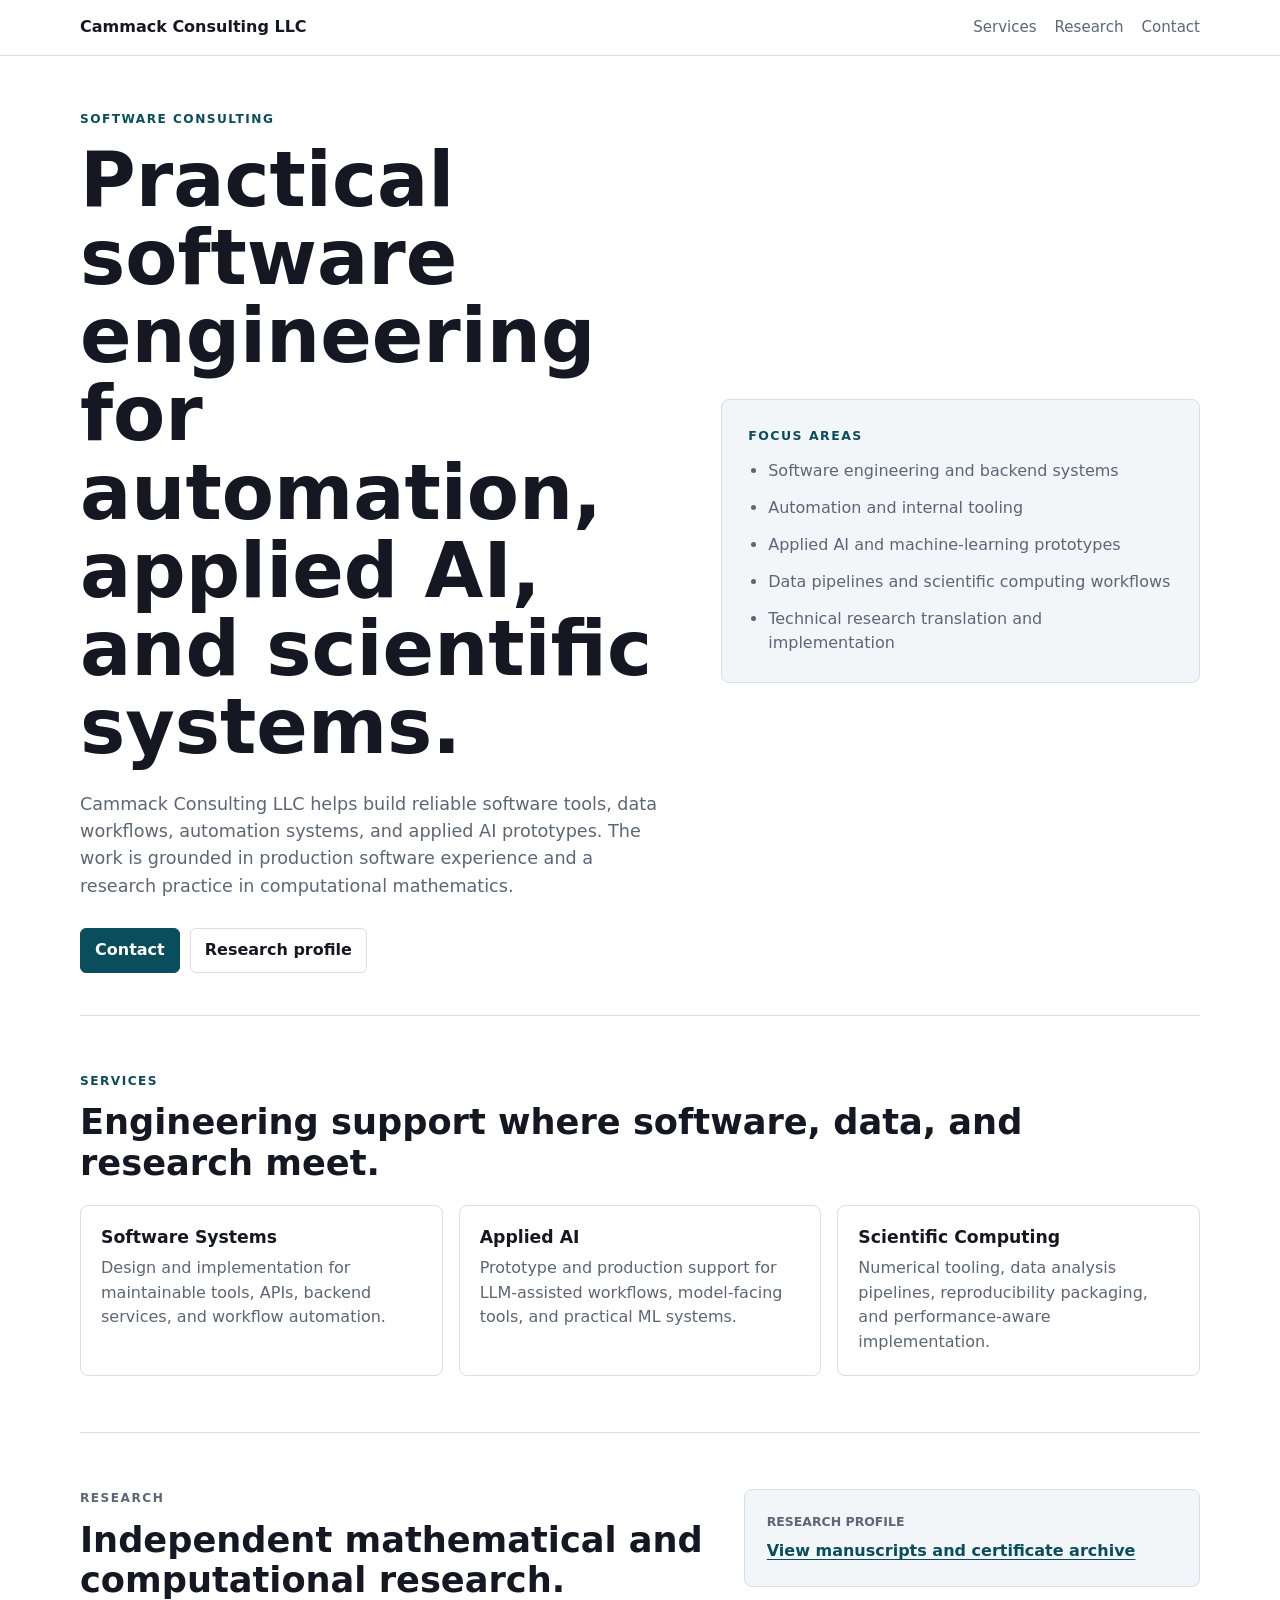
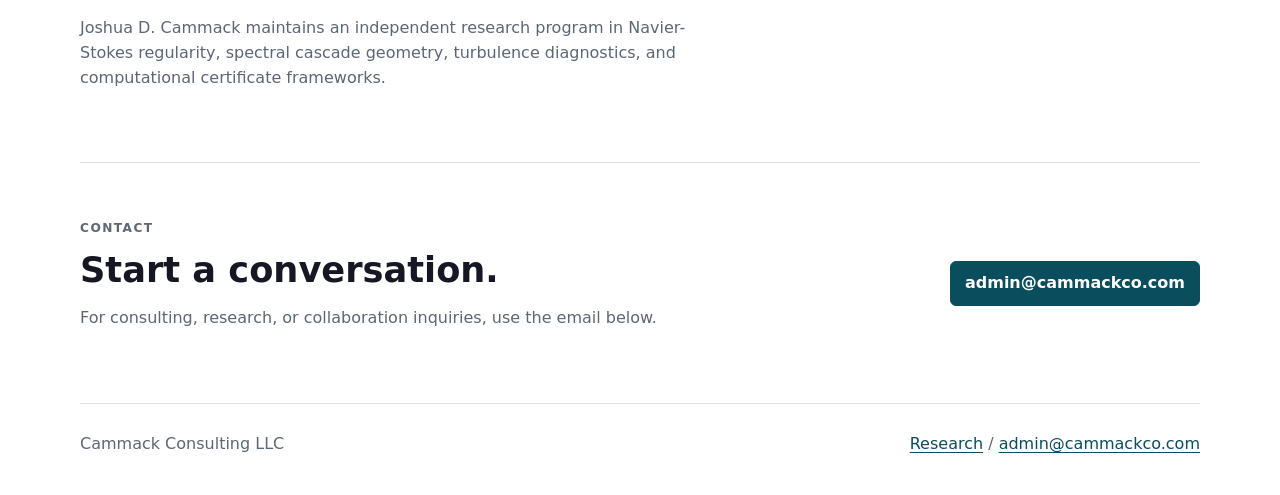
==== index.html @ 15ef8a80 "Initial Cammack Consulting site" ====
<!doctype html>
<html lang="en">
<head>
  <meta charset="utf-8">
  <meta name="viewport" content="width=device-width, initial-scale=1">
  <title>Cammack Consulting LLC - Software Engineering and Applied AI</title>
  <meta name="description" content="Cammack Consulting LLC provides software engineering, automation, data tooling, applied AI, and scientific computing support.">
  <meta name="author" content="Joshua D. Cammack">
  <meta name="robots" content="index,follow">
  <link rel="stylesheet" href="styles.css">
  <link rel="canonical" href="https://cammackco.com/">
  <meta property="og:title" content="Cammack Consulting LLC">
  <meta property="og:description" content="Software engineering, automation, applied AI, data tooling, and scientific computing.">
  <meta property="og:type" content="website">
  <script type="application/ld+json">
  {
    "@context": "https://schema.org",
    "@type": "ProfessionalService",
    "name": "Cammack Consulting LLC",
    "founder": {
      "@type": "Person",
      "name": "Joshua D. Cammack",
      "sameAs": "https://orcid.org/0009-0006-0482-4893"
    },
    "url": "https://cammackco.com/",
    "email": "mailto:admin@cammackco.com",
    "areaServed": "United States",
    "knowsAbout": [
      "software engineering",
      "applied AI",
      "automation",
      "data systems",
      "scientific computing",
      "machine learning"
    ]
  }
  </script>
</head>
<body>
  <header class="site-header">
    <nav class="nav" aria-label="Primary">
      <a class="brand" href="#top">Cammack Consulting LLC</a>
      <div class="nav-links">
        <a href="#services">Services</a>
        <a href="research/">Research</a>
        <a href="#contact">Contact</a>
      </div>
    </nav>
  </header>

  <main id="top">
    <section class="hero business-hero">
      <div class="hero-text">
        <p class="eyebrow">Software consulting</p>
        <h1>Practical software engineering for automation, applied AI, and scientific systems.</h1>
        <p class="lead">
          Cammack Consulting LLC helps build reliable software tools, data
          workflows, automation systems, and applied AI prototypes. The work is
          grounded in production software experience and a research practice in
          computational mathematics.
        </p>
        <div class="cta-row" aria-label="Primary actions">
          <a class="button primary" href="mailto:admin@cammackco.com">Contact</a>
          <a class="button" href="research/">Research profile</a>
        </div>
      </div>
      <div class="business-panel" aria-label="Business summary">
        <p class="panel-kicker">Focus areas</p>
        <ul>
          <li>Software engineering and backend systems</li>
          <li>Automation and internal tooling</li>
          <li>Applied AI and machine-learning prototypes</li>
          <li>Data pipelines and scientific computing workflows</li>
          <li>Technical research translation and implementation</li>
        </ul>
      </div>
    </section>

    <section id="services" class="section">
      <div class="section-heading">
        <p class="eyebrow">Services</p>
        <h2>Engineering support where software, data, and research meet.</h2>
      </div>
      <div class="service-grid">
        <article class="service-card">
          <h3>Software Systems</h3>
          <p>Design and implementation for maintainable tools, APIs, backend services, and workflow automation.</p>
        </article>
        <article class="service-card">
          <h3>Applied AI</h3>
          <p>Prototype and production support for LLM-assisted workflows, model-facing tools, and practical ML systems.</p>
        </article>
        <article class="service-card">
          <h3>Scientific Computing</h3>
          <p>Numerical tooling, data analysis pipelines, reproducibility packaging, and performance-aware implementation.</p>
        </article>
      </div>
    </section>

    <section class="section split">
      <div>
        <p class="eyebrow">Research</p>
        <h2>Independent mathematical and computational research.</h2>
        <p>
          Joshua D. Cammack maintains an independent research program in
          Navier-Stokes regularity, spectral cascade geometry, turbulence
          diagnostics, and computational certificate frameworks.
        </p>
      </div>
      <div class="link-card">
        <span>Research profile</span>
        <a href="research/">View manuscripts and certificate archive</a>
      </div>
    </section>

    <section id="contact" class="section contact-section">
      <div>
        <p class="eyebrow">Contact</p>
        <h2>Start a conversation.</h2>
        <p>
          For consulting, research, or collaboration inquiries, use the email
          below.
        </p>
      </div>
      <a class="button primary" href="mailto:admin@cammackco.com">admin@cammackco.com</a>
    </section>
  </main>

  <footer class="site-footer">
    <p>Cammack Consulting LLC</p>
    <p><a href="research/">Research</a> / <a href="mailto:admin@cammackco.com">admin@cammackco.com</a></p>
  </footer>
</body>
</html>
---- styles.css ----
:root {
  color-scheme: light;
  --ink: #151823;
  --muted: #5d6675;
  --line: #d9dee7;
  --paper: #ffffff;
  --soft: #f3f6f9;
  --accent: #0e6f83;
  --accent-dark: #0a4d5c;
  --gold: #bd8b2c;
}

* {
  box-sizing: border-box;
}

html {
  scroll-behavior: smooth;
}

body {
  margin: 0;
  background: var(--paper);
  color: var(--ink);
  font-family: Inter, ui-sans-serif, system-ui, -apple-system, BlinkMacSystemFont, "Segoe UI", sans-serif;
  line-height: 1.55;
  overflow-x: hidden;
}

a {
  color: var(--accent-dark);
  text-decoration-thickness: 1px;
  text-underline-offset: 3px;
}

a:hover {
  color: var(--accent);
}

.site-header {
  position: sticky;
  top: 0;
  z-index: 20;
  border-bottom: 1px solid var(--line);
  background: rgba(255, 255, 255, 0.94);
  backdrop-filter: blur(12px);
}

.nav {
  display: flex;
  align-items: center;
  justify-content: space-between;
  width: calc(100% - 40px);
  max-width: 1120px;
  margin: 0 auto;
  padding: 15px 0;
  gap: 20px;
}

.brand {
  color: var(--ink);
  font-weight: 750;
  text-decoration: none;
}

.nav-links {
  display: flex;
  gap: 18px;
  flex-wrap: wrap;
  font-size: 0.94rem;
}

.nav-links a {
  color: var(--muted);
  text-decoration: none;
}

.nav-links a:hover {
  color: var(--ink);
}

main {
  width: calc(100% - 40px);
  max-width: 1120px;
  margin: 0 auto;
}

.hero {
  min-height: 78vh;
  display: grid;
  grid-template-columns: minmax(0, 1.1fr) minmax(320px, 0.9fr);
  align-items: center;
  gap: 56px;
  padding: 54px 0 42px;
}

.business-hero {
  min-height: 70vh;
}

.eyebrow {
  margin: 0 0 12px;
  color: var(--accent-dark);
  font-size: 0.76rem;
  font-weight: 800;
  letter-spacing: 0.12em;
  text-transform: uppercase;
}

h1,
h2,
h3,
p {
  overflow-wrap: anywhere;
}

h1 {
  margin: 0;
  max-width: 820px;
  font-size: clamp(2.25rem, 6vw, 4.75rem);
  line-height: 1.03;
  font-weight: 820;
}

h2 {
  margin: 0 0 14px;
  font-size: clamp(1.5rem, 3vw, 2.2rem);
  line-height: 1.14;
}

h3 {
  margin: 0 0 8px;
  font-size: 1.08rem;
  line-height: 1.28;
}

.lead {
  max-width: 680px;
  margin: 24px 0 0;
  color: var(--muted);
  font-size: 1.1rem;
}

.mobile-break {
  display: none;
}

.cta-row {
  display: flex;
  flex-wrap: wrap;
  gap: 10px;
  margin-top: 28px;
}

.button {
  display: inline-flex;
  align-items: center;
  min-height: 42px;
  padding: 9px 14px;
  border: 1px solid var(--line);
  border-radius: 6px;
  background: var(--paper);
  color: var(--ink);
  font-weight: 700;
  text-decoration: none;
}

.button.primary {
  border-color: var(--accent-dark);
  background: var(--accent-dark);
  color: #ffffff;
}

.button:hover {
  border-color: var(--accent);
}

.hero-figure {
  margin: 0;
  border: 1px solid var(--line);
  border-radius: 8px;
  overflow: hidden;
  background: #0c1118;
  box-shadow: 0 18px 50px rgba(15, 23, 42, 0.13);
}

.hero-figure img {
  display: block;
  width: 100%;
  aspect-ratio: 1.2 / 1;
  object-fit: cover;
}

.hero-figure figcaption {
  padding: 10px 12px;
  color: #d4d9e2;
  font-size: 0.82rem;
}

.business-panel {
  align-self: center;
  border: 1px solid var(--line);
  border-radius: 8px;
  padding: 26px;
  background: var(--soft);
}

.business-panel ul {
  display: grid;
  gap: 12px;
  margin: 0;
  padding-left: 20px;
  color: var(--muted);
}

.business-panel li,
.service-card p,
.link-card a {
  overflow-wrap: anywhere;
}

.panel-kicker {
  margin: 0 0 14px;
  color: var(--accent-dark);
  font-size: 0.78rem;
  font-weight: 850;
  letter-spacing: 0.12em;
  text-transform: uppercase;
}

.status-band {
  margin: 0 0 42px;
  padding: 20px 24px;
  border-left: 4px solid var(--gold);
  background: var(--soft);
}

.status-band p {
  margin: 4px 0 0;
  color: var(--muted);
}

.status-label {
  color: var(--ink);
  font-weight: 800;
}

.section {
  padding: 56px 0;
  border-top: 1px solid var(--line);
}

.section-heading {
  margin-bottom: 22px;
}

.paper-list {
  display: grid;
  gap: 14px;
}

.service-grid {
  display: grid;
  grid-template-columns: repeat(3, minmax(0, 1fr));
  gap: 16px;
}

.service-card {
  border: 1px solid var(--line);
  border-radius: 8px;
  padding: 20px;
  background: var(--paper);
}

.service-card p {
  margin: 0;
  color: var(--muted);
}

.paper {
  display: grid;
  grid-template-columns: 100px 1fr;
  gap: 20px;
  padding: 20px;
  border: 1px solid var(--line);
  border-radius: 8px;
  background: var(--paper);
}

.paper p {
  margin: 0 0 8px;
  color: var(--muted);
}

.paper-index {
  color: var(--accent-dark);
  font-size: 0.82rem;
  font-weight: 850;
  text-transform: uppercase;
}

.split {
  display: grid;
  grid-template-columns: minmax(0, 1fr) minmax(280px, 0.72fr);
  align-items: start;
  gap: 30px;
}

.split p {
  max-width: 680px;
  color: var(--muted);
}

.link-card,
.bio-card {
  border: 1px solid var(--line);
  border-radius: 8px;
  padding: 22px;
  background: var(--soft);
}

.link-card span {
  display: block;
  color: var(--muted);
  font-size: 0.78rem;
  font-weight: 800;
  text-transform: uppercase;
}

.link-card a {
  display: block;
  margin-top: 8px;
  font-weight: 800;
}

.profile-grid {
  display: grid;
  grid-template-columns: minmax(0, 0.9fr) minmax(320px, 1.1fr);
  gap: 36px;
}

.tag-list {
  display: flex;
  flex-wrap: wrap;
  gap: 9px;
  padding: 0;
  margin: 0;
  list-style: none;
}

.tag-list li {
  padding: 7px 10px;
  border: 1px solid var(--line);
  border-radius: 999px;
  color: var(--muted);
  font-size: 0.92rem;
}

.bio-card {
  background: var(--paper);
}

.bio-card p {
  margin: 0 0 20px;
  color: var(--muted);
}

dl {
  display: grid;
  gap: 12px;
  margin: 0;
}

dl div {
  display: grid;
  grid-template-columns: 80px 1fr;
  gap: 14px;
}

dt {
  color: var(--muted);
  font-weight: 800;
}

dd {
  margin: 0;
}

.site-footer {
  display: flex;
  justify-content: space-between;
  gap: 20px;
  width: calc(100% - 40px);
  max-width: 1120px;
  margin: 0 auto;
  padding: 28px 0 38px;
  border-top: 1px solid var(--line);
  color: var(--muted);
}

.site-footer p {
  margin: 0;
}

.contact-section {
  display: flex;
  align-items: center;
  justify-content: space-between;
  gap: 24px;
}

.contact-section p {
  max-width: 680px;
  color: var(--muted);
}

@media (max-width: 820px) {
  main,
  .nav,
  .site-footer {
    width: calc(100vw - 32px);
    max-width: calc(100vw - 32px);
  }

  .nav {
    align-items: flex-start;
    flex-direction: column;
  }

  .hero,
  .split,
  .profile-grid,
  .service-grid {
    grid-template-columns: 1fr;
  }

  .hero {
    min-height: auto;
    padding-top: 34px;
    gap: 28px;
  }

  .hero-text,
  .hero-figure,
  .business-panel,
  .paper,
  .service-card,
  .bio-card,
  .link-card,
  .status-band {
    min-width: 0;
    max-width: calc(100vw - 32px);
  }

  h1 {
    font-size: 2.15rem;
    line-height: 1.08;
    width: calc(100vw - 32px);
    max-width: calc(100vw - 32px);
  }

  .mobile-break {
    display: block;
  }

  .lead,
  h2,
  .status-band p,
  .business-panel li,
  .paper p,
  .service-card p,
  .bio-card p {
    width: 100%;
    max-width: calc(100vw - 64px);
  }

  .paper {
    grid-template-columns: 1fr;
    gap: 10px;
  }

  .contact-section {
    align-items: flex-start;
    flex-direction: column;
  }

  .button {
    min-width: 0;
  }

  .site-footer {
    flex-direction: column;
  }
}

@media (max-width: 600px) {
  h1 {
    width: 320px;
    max-width: calc(100vw - 48px);
    font-size: 1.72rem;
  }

  .lead {
    width: 320px;
    max-width: calc(100vw - 48px);
    font-size: 1rem;
  }

  h2 {
    width: 320px;
    max-width: calc(100vw - 48px);
    font-size: 1.36rem;
  }

  .status-band p,
  .business-panel li,
  .paper p,
  .service-card p,
  .bio-card p {
    max-width: calc(100vw - 72px);
  }

  .cta-row {
    display: grid;
    grid-template-columns: 1fr;
    width: 320px;
    max-width: calc(100vw - 48px);
  }

  .button {
    justify-content: center;
    width: 100%;
  }

  .business-panel,
  .service-card,
  .link-card,
  .status-band,
  .hero-figure {
    width: 320px;
    max-width: calc(100vw - 48px);
  }

  .business-panel {
    padding: 20px;
  }

  .business-panel ul {
    padding-left: 18px;
  }

  .business-panel li {
    max-width: 250px;
  }
}
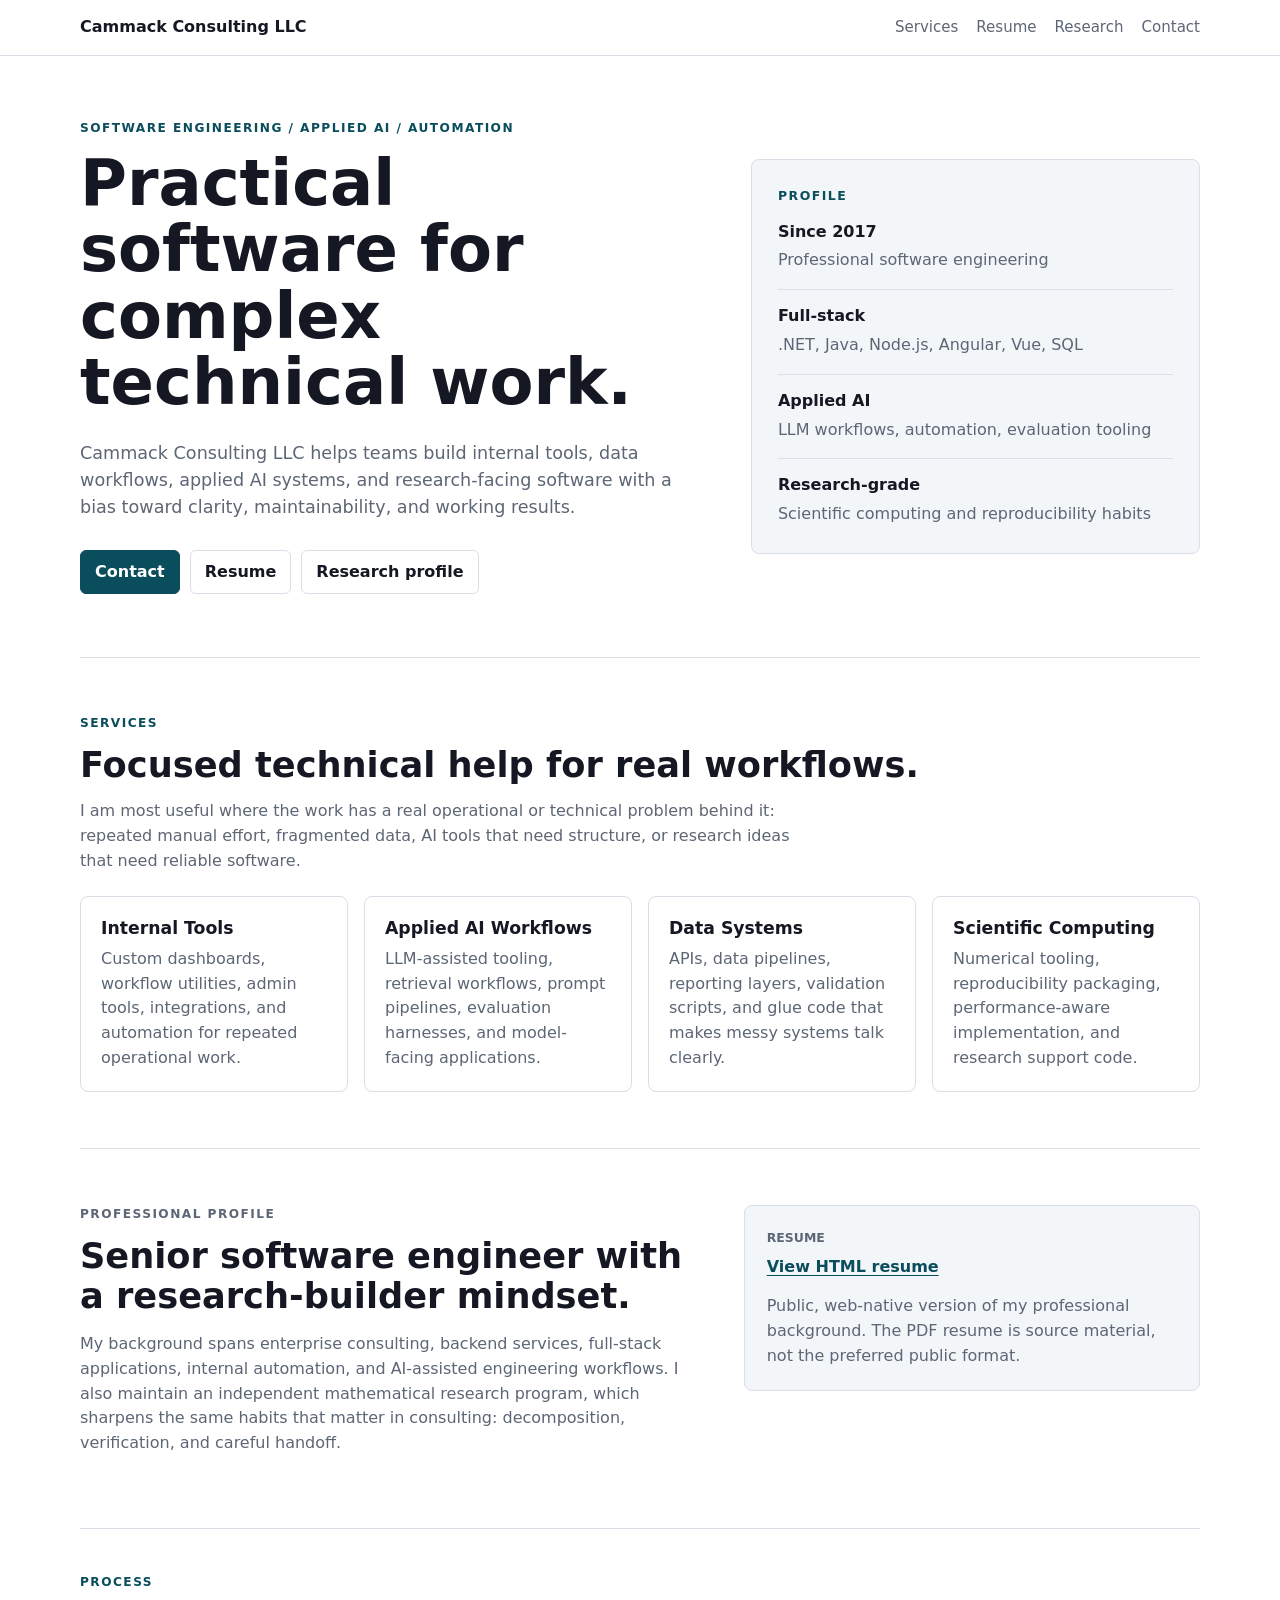
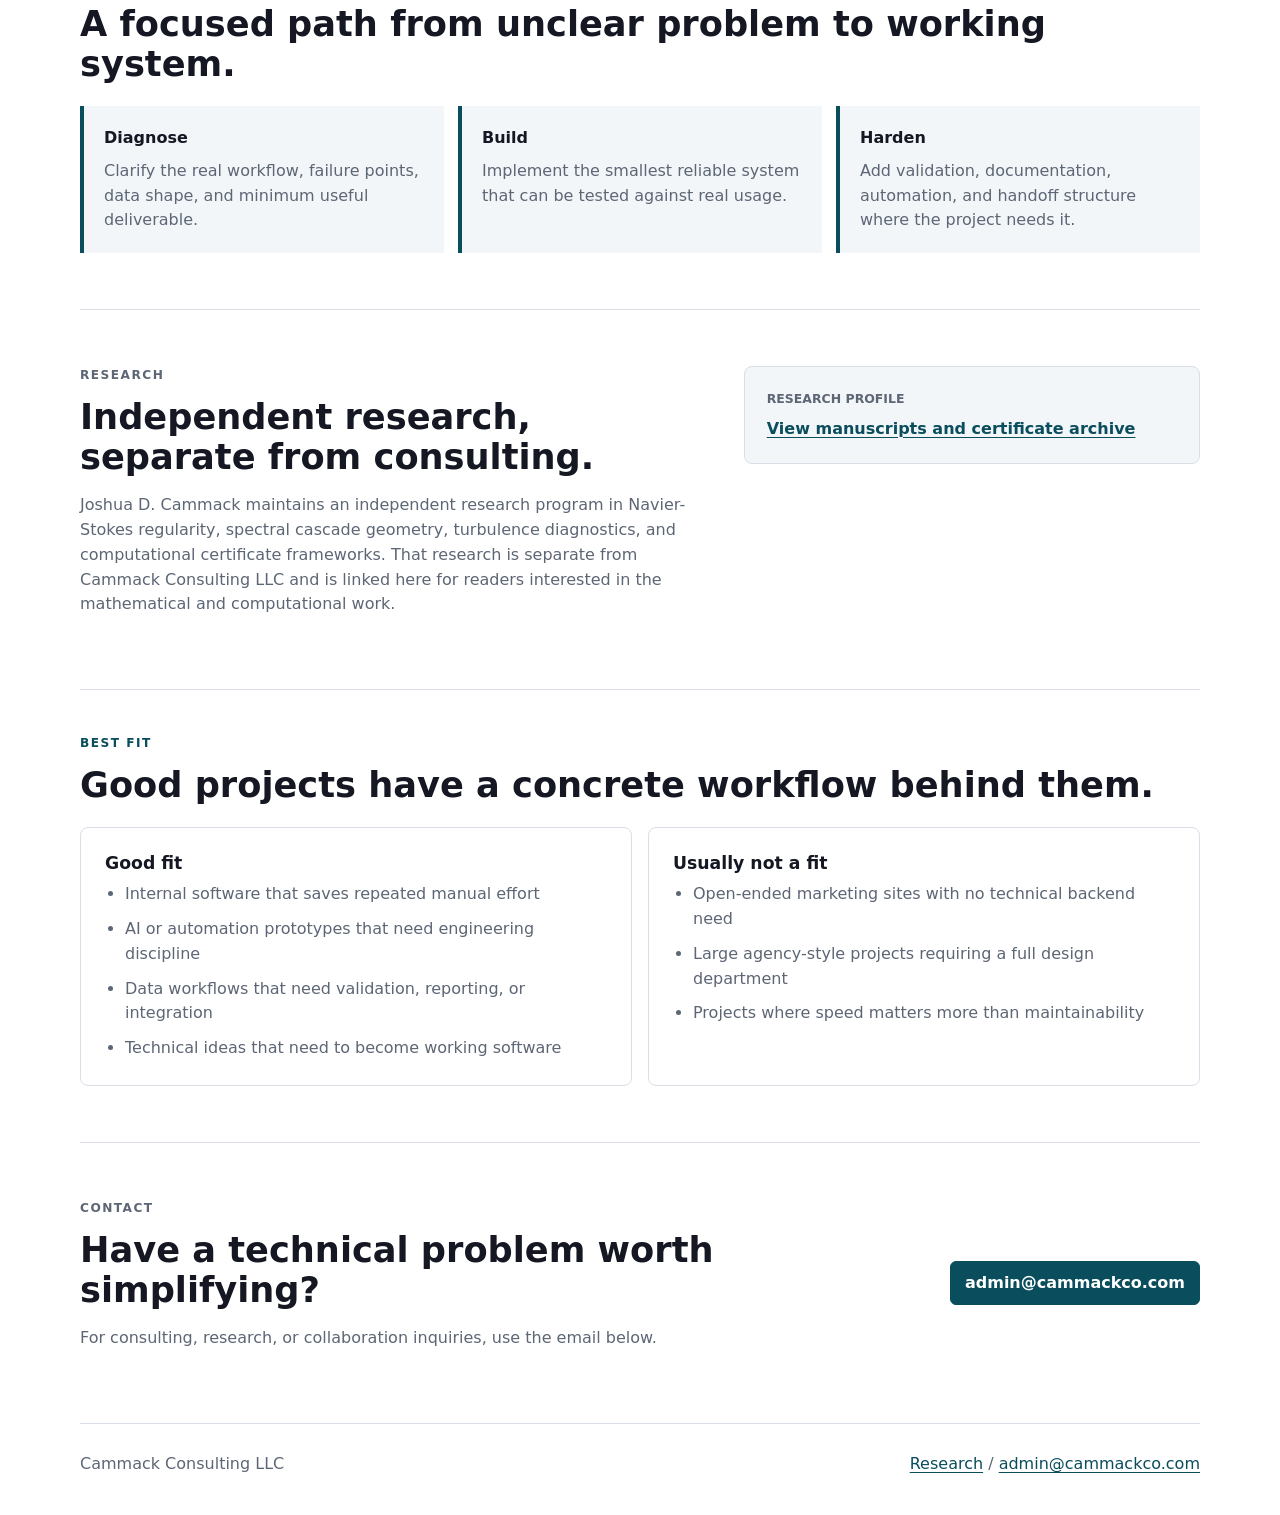
==== commit 9a500aa9: "Polish consulting site and add resume page" ====
--- a/index.html
+++ b/index.html
@@ -4,13 +4,13 @@
   <meta charset="utf-8">
   <meta name="viewport" content="width=device-width, initial-scale=1">
   <title>Cammack Consulting LLC - Software Engineering and Applied AI</title>
-  <meta name="description" content="Cammack Consulting LLC provides software engineering, automation, data tooling, applied AI, and scientific computing support.">
+  <meta name="description" content="Cammack Consulting LLC provides software engineering, automation, applied AI, data tooling, scientific computing, and research-to-implementation support.">
   <meta name="author" content="Joshua D. Cammack">
   <meta name="robots" content="index,follow">
   <link rel="stylesheet" href="styles.css">
   <link rel="canonical" href="https://cammackco.com/">
   <meta property="og:title" content="Cammack Consulting LLC">
-  <meta property="og:description" content="Software engineering, automation, applied AI, data tooling, and scientific computing.">
+  <meta property="og:description" content="Software engineering, automation, applied AI, data tooling, scientific computing, and research-to-implementation support.">
   <meta property="og:type" content="website">
   <script type="application/ld+json">
   {
@@ -36,12 +36,13 @@
   }
   </script>
 </head>
-<body>
+<body class="business-page">
   <header class="site-header">
     <nav class="nav" aria-label="Primary">
       <a class="brand" href="#top">Cammack Consulting LLC</a>
       <div class="nav-links">
         <a href="#services">Services</a>
+        <a href="resume/">Resume</a>
         <a href="research/">Research</a>
         <a href="#contact">Contact</a>
       </div>
@@ -51,48 +52,108 @@
   <main id="top">
     <section class="hero business-hero">
       <div class="hero-text">
-        <p class="eyebrow">Software consulting</p>
-        <h1>Practical software engineering for automation, applied AI, and scientific systems.</h1>
+        <p class="eyebrow">Software engineering / applied AI / automation</p>
+        <h1>Practical software for complex technical work.</h1>
         <p class="lead">
-          Cammack Consulting LLC helps build reliable software tools, data
-          workflows, automation systems, and applied AI prototypes. The work is
-          grounded in production software experience and a research practice in
-          computational mathematics.
+          Cammack Consulting LLC helps teams build internal tools, data
+          workflows, applied AI systems, and research-facing software with a
+          bias toward clarity, maintainability, and working results.
         </p>
         <div class="cta-row" aria-label="Primary actions">
           <a class="button primary" href="mailto:admin@cammackco.com">Contact</a>
+          <a class="button" href="resume/">Resume</a>
           <a class="button" href="research/">Research profile</a>
         </div>
       </div>
       <div class="business-panel" aria-label="Business summary">
-        <p class="panel-kicker">Focus areas</p>
-        <ul>
-          <li>Software engineering and backend systems</li>
-          <li>Automation and internal tooling</li>
-          <li>Applied AI and machine-learning prototypes</li>
-          <li>Data pipelines and scientific computing workflows</li>
-          <li>Technical research translation and implementation</li>
-        </ul>
+        <p class="panel-kicker">Profile</p>
+        <dl class="business-stats">
+          <div>
+            <dt>Since 2017</dt>
+            <dd>Professional software engineering</dd>
+          </div>
+          <div>
+            <dt>Full-stack</dt>
+            <dd>.NET, Java, Node.js, Angular, Vue, SQL</dd>
+          </div>
+          <div>
+            <dt>Applied AI</dt>
+            <dd>LLM workflows, automation, evaluation tooling</dd>
+          </div>
+          <div>
+            <dt>Research-grade</dt>
+            <dd>Scientific computing and reproducibility habits</dd>
+          </div>
+        </dl>
       </div>
     </section>
 
     <section id="services" class="section">
       <div class="section-heading">
         <p class="eyebrow">Services</p>
-        <h2>Engineering support where software, data, and research meet.</h2>
-      </div>
-      <div class="service-grid">
-        <article class="service-card">
-          <h3>Software Systems</h3>
-          <p>Design and implementation for maintainable tools, APIs, backend services, and workflow automation.</p>
-        </article>
-        <article class="service-card">
-          <h3>Applied AI</h3>
-          <p>Prototype and production support for LLM-assisted workflows, model-facing tools, and practical ML systems.</p>
+        <h2>Focused technical help for real workflows.</h2>
+        <p>
+          I am most useful where the work has a real operational or technical
+          problem behind it: repeated manual effort, fragmented data, AI tools
+          that need structure, or research ideas that need reliable software.
+        </p>
+      </div>
+      <div class="service-grid expanded-services">
+        <article class="service-card">
+          <h3>Internal Tools</h3>
+          <p>Custom dashboards, workflow utilities, admin tools, integrations, and automation for repeated operational work.</p>
+        </article>
+        <article class="service-card">
+          <h3>Applied AI Workflows</h3>
+          <p>LLM-assisted tooling, retrieval workflows, prompt pipelines, evaluation harnesses, and model-facing applications.</p>
+        </article>
+        <article class="service-card">
+          <h3>Data Systems</h3>
+          <p>APIs, data pipelines, reporting layers, validation scripts, and glue code that makes messy systems talk clearly.</p>
         </article>
         <article class="service-card">
           <h3>Scientific Computing</h3>
-          <p>Numerical tooling, data analysis pipelines, reproducibility packaging, and performance-aware implementation.</p>
+          <p>Numerical tooling, reproducibility packaging, performance-aware implementation, and research support code.</p>
+        </article>
+      </div>
+    </section>
+
+    <section class="section split profile-summary">
+      <div>
+        <p class="eyebrow">Professional profile</p>
+        <h2>Senior software engineer with a research-builder mindset.</h2>
+        <p>
+          My background spans enterprise consulting, backend services,
+          full-stack applications, internal automation, and AI-assisted
+          engineering workflows. I also maintain an independent mathematical
+          research program, which sharpens the same habits that matter in
+          consulting: decomposition, verification, and careful handoff.
+        </p>
+      </div>
+      <div class="link-card">
+        <span>Resume</span>
+        <a href="resume/">View HTML resume</a>
+        <p>Public, web-native version of my professional background. The PDF resume is source material, not the preferred public format.</p>
+      </div>
+    </section>
+
+    <section class="section process-section">
+      <div class="section-heading">
+        <p class="eyebrow">Process</p>
+        <h2>A focused path from unclear problem to working system.</h2>
+      </div>
+      <div class="process-list">
+        <article>
+          <span>Diagnose</span>
+          <p>Clarify the real workflow, failure points, data shape, and minimum useful deliverable.</p>
+        </article>
+        <article>
+          <span>Build</span>
+          <p>Implement the smallest reliable system that can be tested against real usage.</p>
+        </article>
+        <article>
+          <span>Harden</span>
+          <p>Add validation, documentation, automation, and handoff structure where the project needs it.</p>
         </article>
       </div>
     </section>
@@ -100,11 +161,13 @@
     <section class="section split">
       <div>
         <p class="eyebrow">Research</p>
-        <h2>Independent mathematical and computational research.</h2>
+        <h2>Independent research, separate from consulting.</h2>
         <p>
           Joshua D. Cammack maintains an independent research program in
           Navier-Stokes regularity, spectral cascade geometry, turbulence
-          diagnostics, and computational certificate frameworks.
+          diagnostics, and computational certificate frameworks. That research
+          is separate from Cammack Consulting LLC and is linked here for readers
+          interested in the mathematical and computational work.
         </p>
       </div>
       <div class="link-card">
@@ -113,10 +176,36 @@
       </div>
     </section>
 
+    <section class="section fit-section">
+      <div class="section-heading">
+        <p class="eyebrow">Best fit</p>
+        <h2>Good projects have a concrete workflow behind them.</h2>
+      </div>
+      <div class="fit-grid">
+        <div>
+          <h3>Good fit</h3>
+          <ul>
+            <li>Internal software that saves repeated manual effort</li>
+            <li>AI or automation prototypes that need engineering discipline</li>
+            <li>Data workflows that need validation, reporting, or integration</li>
+            <li>Technical ideas that need to become working software</li>
+          </ul>
+        </div>
+        <div>
+          <h3>Usually not a fit</h3>
+          <ul>
+            <li>Open-ended marketing sites with no technical backend need</li>
+            <li>Large agency-style projects requiring a full design department</li>
+            <li>Projects where speed matters more than maintainability</li>
+          </ul>
+        </div>
+      </div>
+    </section>
+
     <section id="contact" class="section contact-section">
       <div>
         <p class="eyebrow">Contact</p>
-        <h2>Start a conversation.</h2>
+        <h2>Have a technical problem worth simplifying?</h2>
         <p>
           For consulting, research, or collaboration inquiries, use the email
           below.
--- a/styles.css
+++ b/styles.css
@@ -85,6 +85,11 @@
   margin: 0 auto;
 }
 
+.research-page main {
+  width: 100%;
+  max-width: none;
+}
+
 .hero {
   min-height: 78vh;
   display: grid;
@@ -94,8 +99,137 @@
   padding: 54px 0 42px;
 }
 
+.research-hero {
+  position: relative;
+  min-height: calc(100vh - 64px);
+  grid-template-columns: minmax(0, 0.92fr) minmax(260px, 0.46fr);
+  width: 100%;
+  margin: 0;
+  padding: 88px max(40px, calc((100vw - 1120px) / 2)) 72px;
+  overflow: hidden;
+  isolation: isolate;
+  color: #f4f8fb;
+  background:
+    linear-gradient(90deg, rgba(5, 10, 17, 0.97) 0%, rgba(5, 10, 17, 0.89) 34%, rgba(5, 10, 17, 0.46) 67%, rgba(5, 10, 17, 0.14) 100%),
+    linear-gradient(180deg, rgba(5, 10, 17, 0.18) 0%, rgba(5, 10, 17, 0.82) 100%),
+    url("assets/structure-inside-turbulence-hero.webp") center / cover no-repeat;
+}
+
+.research-hero::after {
+  content: "";
+  position: absolute;
+  inset: auto 0 0;
+  height: 180px;
+  z-index: -1;
+  background: linear-gradient(180deg, rgba(5, 10, 17, 0) 0%, rgba(255, 255, 255, 1) 100%);
+  pointer-events: none;
+}
+
+.research-hero-text {
+  max-width: 830px;
+}
+
+.research-hero .eyebrow {
+  color: #79d8e9;
+}
+
+.research-hero h1 {
+  max-width: 790px;
+  font-size: clamp(2.55rem, 5.25vw, 4.25rem);
+  text-wrap: balance;
+  text-shadow: 0 18px 50px rgba(0, 0, 0, 0.34);
+}
+
+.research-hero .lead {
+  color: #c7d4df;
+}
+
+.research-hero .button {
+  border-color: rgba(217, 232, 240, 0.32);
+  background: rgba(8, 18, 28, 0.56);
+  color: #eef7fb;
+  backdrop-filter: blur(10px);
+}
+
+.research-hero .button.primary {
+  border-color: #7ddbeb;
+  background: #d9f7ff;
+  color: #08202a;
+}
+
+.research-hero-callout {
+  align-self: end;
+  width: min(320px, 100%);
+  max-width: 320px;
+  margin-bottom: 18px;
+  padding: 18px 20px;
+  border: 1px solid rgba(186, 219, 232, 0.28);
+  border-radius: 8px;
+  background: rgba(5, 12, 20, 0.58);
+  box-shadow: 0 18px 55px rgba(0, 0, 0, 0.24);
+  backdrop-filter: blur(12px);
+}
+
+.research-hero-callout span {
+  display: block;
+  color: #83e3f2;
+  font-size: 0.72rem;
+  font-weight: 850;
+  letter-spacing: 0.12em;
+  text-transform: uppercase;
+}
+
+.research-hero-callout p {
+  margin: 8px 0 0;
+  color: #d8e6ef;
+  overflow-wrap: anywhere;
+}
+
 .business-hero {
-  min-height: 70vh;
+  min-height: auto;
+}
+
+.business-page .hero {
+  grid-template-columns: minmax(0, 1fr) minmax(300px, 0.74fr);
+  align-items: center;
+  gap: clamp(36px, 6vw, 64px);
+  padding-top: clamp(52px, 7vh, 78px);
+  padding-bottom: clamp(48px, 7vh, 72px);
+}
+
+.business-page h1 {
+  max-width: 760px;
+  font-size: clamp(2.2rem, 5vw, 4rem);
+  line-height: 1.04;
+}
+
+.business-page .lead {
+  max-width: 720px;
+}
+
+.business-stats {
+  gap: 16px;
+}
+
+.business-stats div {
+  display: block;
+  padding-top: 14px;
+  border-top: 1px solid var(--line);
+}
+
+.business-stats div:first-child {
+  padding-top: 0;
+  border-top: 0;
+}
+
+.business-stats dt {
+  color: var(--ink);
+  font-size: 1rem;
+}
+
+.business-stats dd {
+  margin-top: 4px;
+  color: var(--muted);
 }
 
 .eyebrow {
@@ -191,13 +325,18 @@
   object-fit: cover;
 }
 
+.research-hero-figure img {
+  aspect-ratio: 16 / 10;
+}
+
 .hero-figure figcaption {
   padding: 10px 12px;
   color: #d4d9e2;
   font-size: 0.82rem;
 }
 
-.business-panel {
+.business-panel,
+.research-panel {
   align-self: center;
   border: 1px solid var(--line);
   border-radius: 8px;
@@ -205,7 +344,8 @@
   background: var(--soft);
 }
 
-.business-panel ul {
+.business-panel ul,
+.research-panel ul {
   display: grid;
   gap: 12px;
   margin: 0;
@@ -214,6 +354,7 @@
 }
 
 .business-panel li,
+.research-panel li,
 .service-card p,
 .link-card a {
   overflow-wrap: anywhere;
@@ -235,6 +376,25 @@
   background: var(--soft);
 }
 
+.research-page .status-band,
+.research-page .at-a-glance,
+.research-page .architecture-section,
+.research-page .visual-intro,
+.research-page .visual-section,
+.research-page .program-panel,
+.research-page .research-map,
+.research-page .section {
+  width: calc(100% - 40px);
+  max-width: 1120px;
+  margin-left: auto;
+  margin-right: auto;
+}
+
+.research-page .status-band {
+  margin-top: 50px;
+  margin-bottom: 34px;
+}
+
 .status-band p {
   margin: 4px 0 0;
   color: var(--muted);
@@ -245,6 +405,225 @@
   font-weight: 800;
 }
 
+.business-proof-points {
+  display: grid;
+  grid-template-columns: repeat(3, minmax(0, 1fr));
+  gap: 14px;
+  margin: -12px 0 52px;
+}
+
+.business-proof-points article {
+  min-width: 0;
+  padding: 22px;
+  border: 1px solid var(--line);
+  border-radius: 8px;
+  background: var(--soft);
+}
+
+.business-proof-points span {
+  display: block;
+  margin-bottom: 12px;
+  color: var(--accent-dark);
+  font-size: 0.72rem;
+  font-weight: 850;
+  letter-spacing: 0.12em;
+  text-transform: uppercase;
+}
+
+.business-proof-points h2 {
+  margin-bottom: 8px;
+  font-size: 1.08rem;
+}
+
+.business-proof-points p {
+  margin: 0;
+  color: var(--muted);
+}
+
+.at-a-glance {
+  display: grid;
+  grid-template-columns: repeat(3, minmax(0, 1fr));
+  gap: 14px;
+  margin-top: 48px;
+  margin-bottom: 54px;
+}
+
+.at-a-glance article {
+  min-width: 0;
+  padding: 22px;
+  border: 1px solid var(--line);
+  border-radius: 8px;
+  background: var(--paper);
+  box-shadow: 0 14px 32px rgba(15, 23, 42, 0.07);
+}
+
+.at-a-glance span {
+  display: inline-flex;
+  align-items: center;
+  justify-content: center;
+  width: 34px;
+  height: 34px;
+  margin-bottom: 14px;
+  border-radius: 50%;
+  background: #e7f4f7;
+  color: var(--accent-dark);
+  font-weight: 850;
+}
+
+.at-a-glance h2 {
+  margin-bottom: 8px;
+  font-size: 1.05rem;
+}
+
+.at-a-glance p {
+  margin: 0;
+  color: var(--muted);
+}
+
+.visual-section {
+  display: grid;
+  grid-template-columns: repeat(2, minmax(0, 1fr));
+  gap: 18px;
+  margin: 0 0 44px;
+}
+
+.visual-intro {
+  margin-bottom: 18px;
+}
+
+.visual-intro h2 {
+  max-width: 760px;
+}
+
+.visual-intro p:not(.eyebrow) {
+  max-width: 720px;
+  margin: 0;
+  color: var(--muted);
+}
+
+.architecture-section {
+  padding-top: 12px;
+}
+
+.architecture-section > p {
+  max-width: 760px;
+  margin: -8px 0 24px;
+  color: var(--muted);
+}
+
+.architecture-grid {
+  display: grid;
+  grid-template-columns: repeat(4, minmax(0, 1fr));
+  gap: 14px;
+}
+
+.architecture-grid article {
+  min-width: 0;
+  padding: 20px;
+  border: 1px solid var(--line);
+  border-radius: 8px;
+  background: linear-gradient(180deg, #ffffff 0%, #f7fafc 100%);
+}
+
+.architecture-grid span {
+  display: block;
+  margin-bottom: 10px;
+  color: var(--accent-dark);
+  font-size: 0.72rem;
+  font-weight: 850;
+  letter-spacing: 0.1em;
+  text-transform: uppercase;
+}
+
+.architecture-grid p {
+  margin: 0;
+  color: var(--muted);
+  font-size: 0.94rem;
+}
+
+.visual-card {
+  display: grid;
+  grid-template-rows: auto 1fr;
+  overflow: hidden;
+  border: 1px solid var(--line);
+  border-radius: 8px;
+  background: var(--paper);
+  box-shadow: 0 14px 35px rgba(15, 23, 42, 0.08);
+}
+
+.visual-card img {
+  display: block;
+  width: 100%;
+  aspect-ratio: 16 / 9;
+  object-fit: cover;
+  background: #0b111b;
+}
+
+.feature-visual:first-child img {
+  object-position: center;
+}
+
+.feature-visual:last-child img {
+  object-position: 58% center;
+}
+
+.visual-card div {
+  padding: 20px;
+}
+
+.visual-card p:not(.eyebrow) {
+  margin: 0;
+  color: var(--muted);
+}
+
+.program-panel {
+  margin-bottom: 42px;
+}
+
+.program-panel ul {
+  grid-template-columns: repeat(2, minmax(0, 1fr));
+  padding-left: 18px;
+}
+
+.research-map {
+  padding-top: 48px;
+}
+
+.map-grid {
+  display: grid;
+  grid-template-columns: repeat(3, minmax(0, 1fr));
+  gap: 16px;
+}
+
+.map-card {
+  border: 1px solid var(--line);
+  border-radius: 8px;
+  padding: 22px;
+  background: var(--paper);
+}
+
+.map-card span {
+  display: inline-flex;
+  align-items: center;
+  justify-content: center;
+  width: 32px;
+  height: 32px;
+  margin-bottom: 16px;
+  border-radius: 50%;
+  background: var(--soft);
+  color: var(--accent-dark);
+  font-weight: 850;
+}
+
+.map-card p {
+  margin: 0 0 14px;
+  color: var(--muted);
+}
+
+.map-card a {
+  font-weight: 800;
+}
+
 .section {
   padding: 56px 0;
   border-top: 1px solid var(--line);
@@ -254,6 +633,12 @@
   margin-bottom: 22px;
 }
 
+.section-heading p:not(.eyebrow) {
+  max-width: 740px;
+  margin: 0;
+  color: var(--muted);
+}
+
 .paper-list {
   display: grid;
   gap: 14px;
@@ -265,6 +650,10 @@
   gap: 16px;
 }
 
+.expanded-services {
+  grid-template-columns: repeat(4, minmax(0, 1fr));
+}
+
 .service-card {
   border: 1px solid var(--line);
   border-radius: 8px;
@@ -274,6 +663,61 @@
 
 .service-card p {
   margin: 0;
+  color: var(--muted);
+}
+
+.process-section {
+  padding-top: 44px;
+}
+
+.process-list {
+  display: grid;
+  grid-template-columns: repeat(3, minmax(0, 1fr));
+  gap: 14px;
+}
+
+.process-list article {
+  min-width: 0;
+  padding: 20px;
+  border-left: 4px solid var(--accent-dark);
+  background: var(--soft);
+}
+
+.process-list span {
+  display: block;
+  margin-bottom: 8px;
+  color: var(--ink);
+  font-weight: 850;
+}
+
+.process-list p {
+  margin: 0;
+  color: var(--muted);
+}
+
+.fit-section {
+  padding-top: 44px;
+}
+
+.fit-grid {
+  display: grid;
+  grid-template-columns: repeat(2, minmax(0, 1fr));
+  gap: 16px;
+}
+
+.fit-grid > div {
+  min-width: 0;
+  padding: 24px;
+  border: 1px solid var(--line);
+  border-radius: 8px;
+  background: var(--paper);
+}
+
+.fit-grid ul {
+  display: grid;
+  gap: 10px;
+  margin: 0;
+  padding-left: 20px;
   color: var(--muted);
 }
 
@@ -290,6 +734,32 @@
 .paper p {
   margin: 0 0 8px;
   color: var(--muted);
+}
+
+.paper-actions {
+  display: flex;
+  flex-wrap: wrap;
+  gap: 10px;
+  margin-top: 12px;
+}
+
+.paper-actions a {
+  display: inline-flex;
+  align-items: center;
+  min-height: 36px;
+  padding: 7px 11px;
+  border: 1px solid var(--line);
+  border-radius: 6px;
+  background: var(--soft);
+  color: var(--accent-dark);
+  font-weight: 800;
+  text-decoration: none;
+}
+
+.paper-actions a:first-child {
+  border-color: var(--accent-dark);
+  background: var(--accent-dark);
+  color: #ffffff;
 }
 
 .paper-index {
@@ -331,6 +801,116 @@
   display: block;
   margin-top: 8px;
   font-weight: 800;
+}
+
+.link-card p {
+  margin: 14px 0 0;
+  color: var(--muted);
+}
+
+.resume-main {
+  max-width: 980px;
+}
+
+.resume-hero {
+  padding: 76px 0 44px;
+  border-bottom: 1px solid var(--line);
+}
+
+.resume-hero h1 {
+  margin: 0;
+  font-size: clamp(2.35rem, 5vw, 4rem);
+}
+
+.resume-contact {
+  display: flex;
+  flex-wrap: wrap;
+  gap: 12px;
+  margin-top: 24px;
+}
+
+.resume-contact a {
+  display: inline-flex;
+  align-items: center;
+  min-height: 36px;
+  padding: 7px 11px;
+  border: 1px solid var(--line);
+  border-radius: 6px;
+  background: var(--soft);
+  font-weight: 800;
+  text-decoration: none;
+}
+
+.resume-section {
+  padding: 42px 0;
+  border-bottom: 1px solid var(--line);
+}
+
+.resume-section > p {
+  max-width: 820px;
+  margin: 0;
+  color: var(--muted);
+  font-size: 1.04rem;
+}
+
+.skill-grid {
+  display: grid;
+  grid-template-columns: repeat(2, minmax(0, 1fr));
+  gap: 14px;
+}
+
+.skill-grid article {
+  min-width: 0;
+  padding: 18px;
+  border: 1px solid var(--line);
+  border-radius: 8px;
+  background: var(--soft);
+}
+
+.skill-grid p {
+  margin: 0;
+  color: var(--muted);
+}
+
+.timeline {
+  display: grid;
+  gap: 22px;
+}
+
+.timeline article {
+  display: grid;
+  grid-template-columns: 1fr;
+  gap: 16px;
+  padding: 22px;
+  border: 1px solid var(--line);
+  border-radius: 8px;
+  background: var(--paper);
+}
+
+.timeline span {
+  display: block;
+  color: var(--muted);
+  font-size: 0.94rem;
+}
+
+.timeline ul,
+.plain-list {
+  display: grid;
+  gap: 9px;
+  margin: 0;
+  padding-left: 20px;
+  color: var(--muted);
+}
+
+.resume-two-column {
+  display: grid;
+  grid-template-columns: repeat(2, minmax(0, 1fr));
+  gap: 32px;
+}
+
+.resume-two-column p {
+  margin: 0 0 16px;
+  color: var(--muted);
 }
 
 .profile-grid {
@@ -418,8 +998,8 @@
   main,
   .nav,
   .site-footer {
-    width: calc(100vw - 32px);
-    max-width: calc(100vw - 32px);
+    width: calc(100% - 32px);
+    max-width: calc(100% - 32px);
   }
 
   .nav {
@@ -430,33 +1010,126 @@
   .hero,
   .split,
   .profile-grid,
-  .service-grid {
+  .resume-two-column,
+  .service-grid,
+  .visual-section,
+  .map-grid,
+  .business-proof-points,
+  .process-list,
+  .fit-grid,
+  .at-a-glance,
+  .architecture-grid {
     grid-template-columns: 1fr;
   }
 
   .hero {
     min-height: auto;
-    padding-top: 34px;
+    padding: 42px 0 38px;
     gap: 28px;
+  }
+
+  .business-page .hero {
+    grid-template-columns: 1fr;
+    align-items: start;
+    padding: 44px 0 42px;
+    gap: 26px;
+    overflow: hidden;
+  }
+
+  .business-page .hero-text,
+  .business-page .eyebrow,
+  .business-page h1,
+  .business-page .lead,
+  .business-page .cta-row {
+    width: 100%;
+    min-width: 0;
+    max-width: 100%;
+  }
+
+  .business-page .eyebrow {
+    line-height: 1.5;
+    overflow-wrap: anywhere;
+  }
+
+  .business-page h1 {
+    font-size: clamp(2.05rem, 9vw, 2.7rem);
+    line-height: 1.08;
+    text-wrap: balance;
+  }
+
+  .research-hero {
+    grid-template-columns: 1fr;
+    min-height: auto;
+    width: 100%;
+    max-width: none;
+    padding: 44px 20px 54px;
+    background:
+      linear-gradient(180deg, rgba(5, 10, 17, 0.94) 0%, rgba(5, 10, 17, 0.78) 48%, rgba(5, 10, 17, 0.92) 100%),
+      url("assets/structure-inside-turbulence-hero.webp") 62% center / cover no-repeat;
+  }
+
+  .research-hero-callout {
+    align-self: start;
+    width: 100%;
+    max-width: 440px;
+    margin: 0;
+  }
+
+  .research-hero-text {
+    width: 100%;
+    max-width: 680px;
+    min-width: 0;
+  }
+
+  .research-page .status-band,
+  .research-page .at-a-glance,
+  .research-page .architecture-section,
+  .research-page .visual-intro,
+  .research-page .visual-section,
+  .research-page .program-panel,
+  .research-page .research-map,
+  .research-page .section {
+    width: calc(100% - 32px);
+    max-width: calc(100% - 32px);
   }
 
   .hero-text,
   .hero-figure,
   .business-panel,
+  .research-panel,
+  .visual-card,
   .paper,
-  .service-card,
+    .service-card,
   .bio-card,
   .link-card,
   .status-band {
     min-width: 0;
-    max-width: calc(100vw - 32px);
+    max-width: 100%;
   }
 
   h1 {
-    font-size: 2.15rem;
+    font-size: clamp(2.15rem, 8vw, 3.2rem);
     line-height: 1.08;
-    width: calc(100vw - 32px);
-    max-width: calc(100vw - 32px);
+    width: 100%;
+    max-width: 100%;
+  }
+
+  .research-hero h1,
+  .research-hero .lead,
+  .research-hero .cta-row,
+  .research-hero-text {
+    max-width: 680px;
+  }
+
+  .research-hero h1 {
+    width: 100%;
+    font-size: clamp(1.78rem, 7.3vw, 2.45rem);
+    text-wrap: auto;
+  }
+
+  .research-hero .lead,
+  .research-hero .cta-row {
+    width: 100%;
   }
 
   .mobile-break {
@@ -466,12 +1139,21 @@
   .lead,
   h2,
   .status-band p,
+  .resume-section p,
+  .business-proof-points p,
+  .process-list p,
+  .fit-grid li,
+  .at-a-glance p,
+  .architecture-section p,
+  .architecture-grid p,
   .business-panel li,
-  .paper p,
-  .service-card p,
-  .bio-card p {
-    width: 100%;
-    max-width: calc(100vw - 64px);
+  .research-panel li,
+    .visual-card p,
+    .paper p,
+    .service-card p,
+    .bio-card p {
+    width: 100%;
+    max-width: 100%;
   }
 
   .paper {
@@ -495,36 +1177,43 @@
 
 @media (max-width: 600px) {
   h1 {
-    width: 320px;
-    max-width: calc(100vw - 48px);
-    font-size: 1.72rem;
+    width: 100%;
+    max-width: 100%;
+    font-size: clamp(2.05rem, 10.5vw, 2.75rem);
   }
 
   .lead {
-    width: 320px;
-    max-width: calc(100vw - 48px);
+    width: 100%;
+    max-width: 100%;
     font-size: 1rem;
   }
 
   h2 {
-    width: 320px;
-    max-width: calc(100vw - 48px);
+    width: 100%;
+    max-width: 100%;
     font-size: 1.36rem;
   }
 
   .status-band p,
+  .resume-section p,
+  .business-proof-points p,
+  .process-list p,
+  .fit-grid li,
+  .at-a-glance p,
+  .architecture-section p,
+  .architecture-grid p,
   .business-panel li,
-  .paper p,
-  .service-card p,
-  .bio-card p {
-    max-width: calc(100vw - 72px);
+    .paper p,
+    .service-card p,
+    .bio-card p {
+    max-width: 100%;
   }
 
   .cta-row {
     display: grid;
     grid-template-columns: 1fr;
-    width: 320px;
-    max-width: calc(100vw - 48px);
+    width: 100%;
+    max-width: 100%;
   }
 
   .button {
@@ -533,23 +1222,38 @@
   }
 
   .business-panel,
+  .research-panel,
   .service-card,
   .link-card,
   .status-band,
-  .hero-figure {
-    width: 320px;
-    max-width: calc(100vw - 48px);
+  .business-proof-points article,
+  .process-list article,
+    .fit-grid > div,
+    .at-a-glance article,
+    .architecture-grid article,
+    .hero-figure,
+    .visual-card {
+    width: 100%;
+    max-width: 100%;
+  }
+
+  .timeline article,
+  .skill-grid {
+    grid-template-columns: 1fr;
   }
 
   .business-panel {
     padding: 20px;
   }
 
-  .business-panel ul {
+  .business-panel ul,
+  .research-panel ul {
+    grid-template-columns: 1fr;
     padding-left: 18px;
   }
 
-  .business-panel li {
-    max-width: 250px;
-  }
-}
+  .business-panel li,
+  .research-panel li {
+    max-width: 100%;
+  }
+}
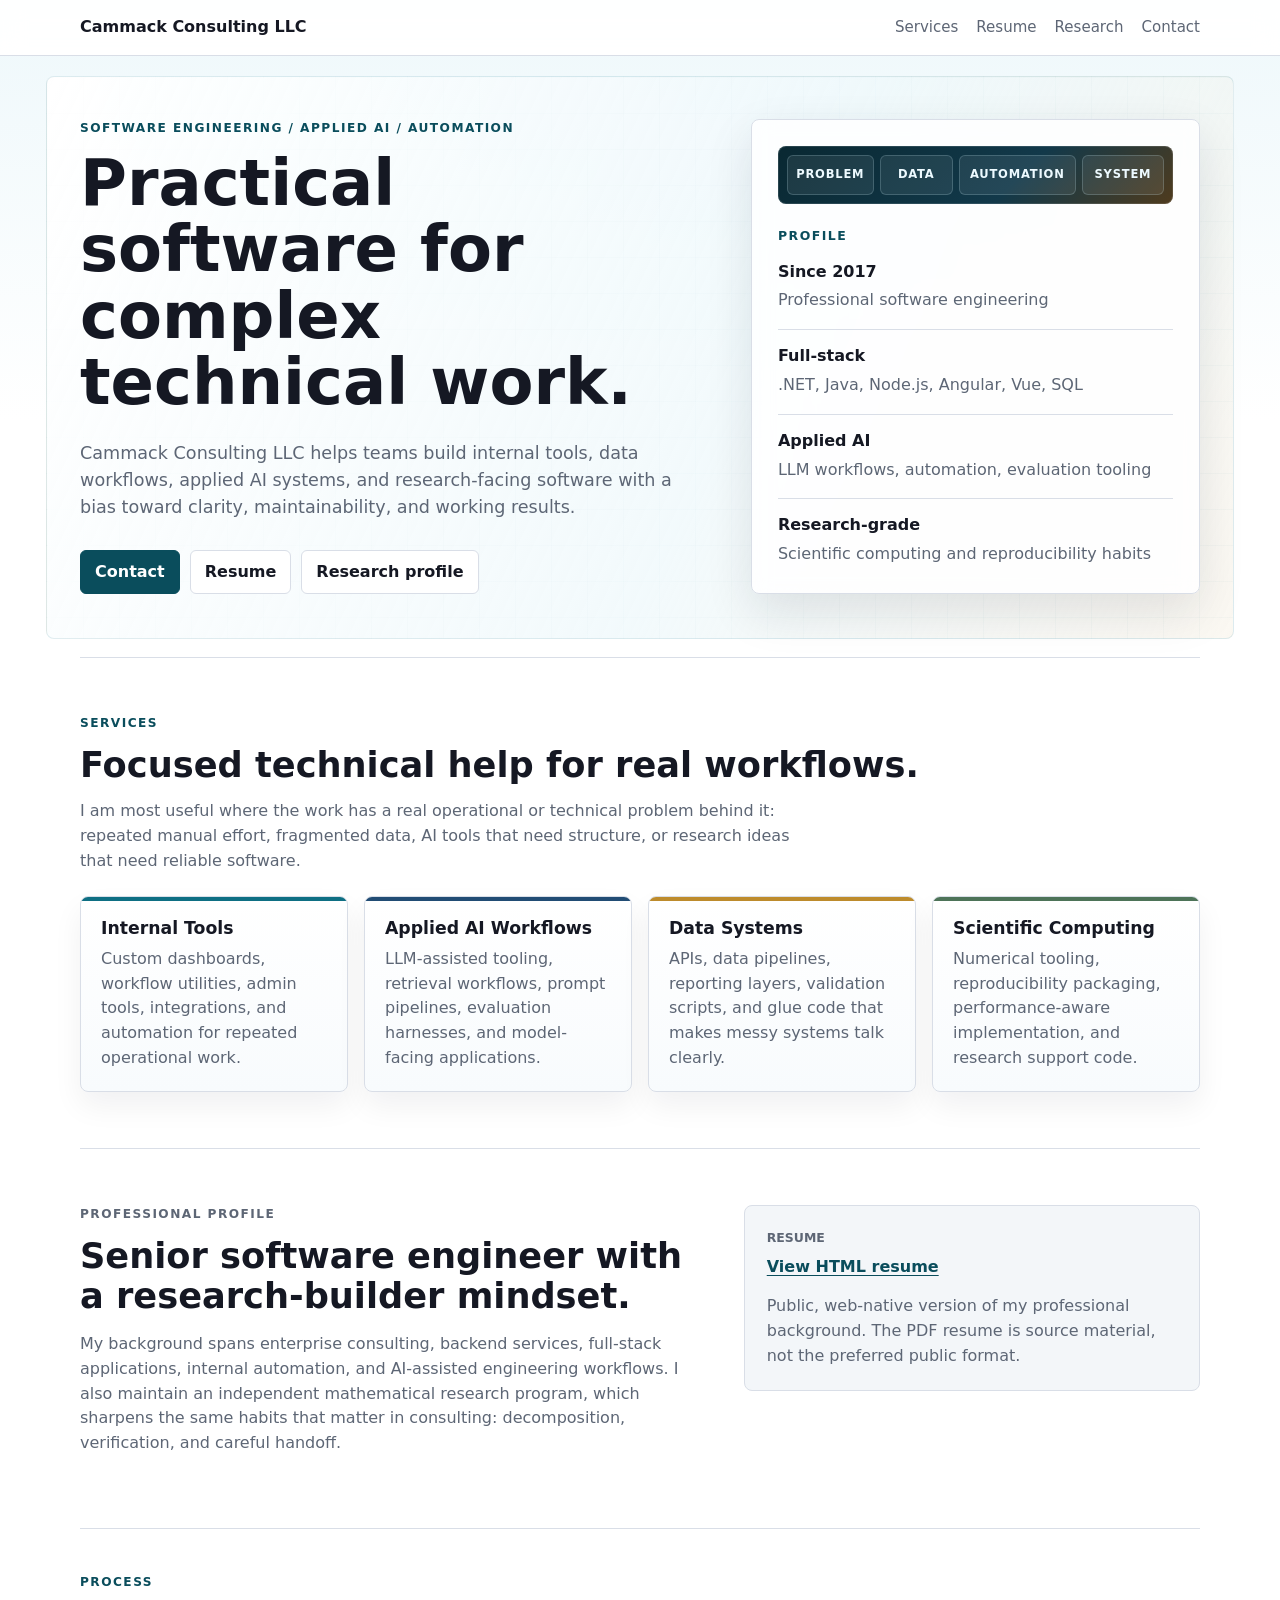
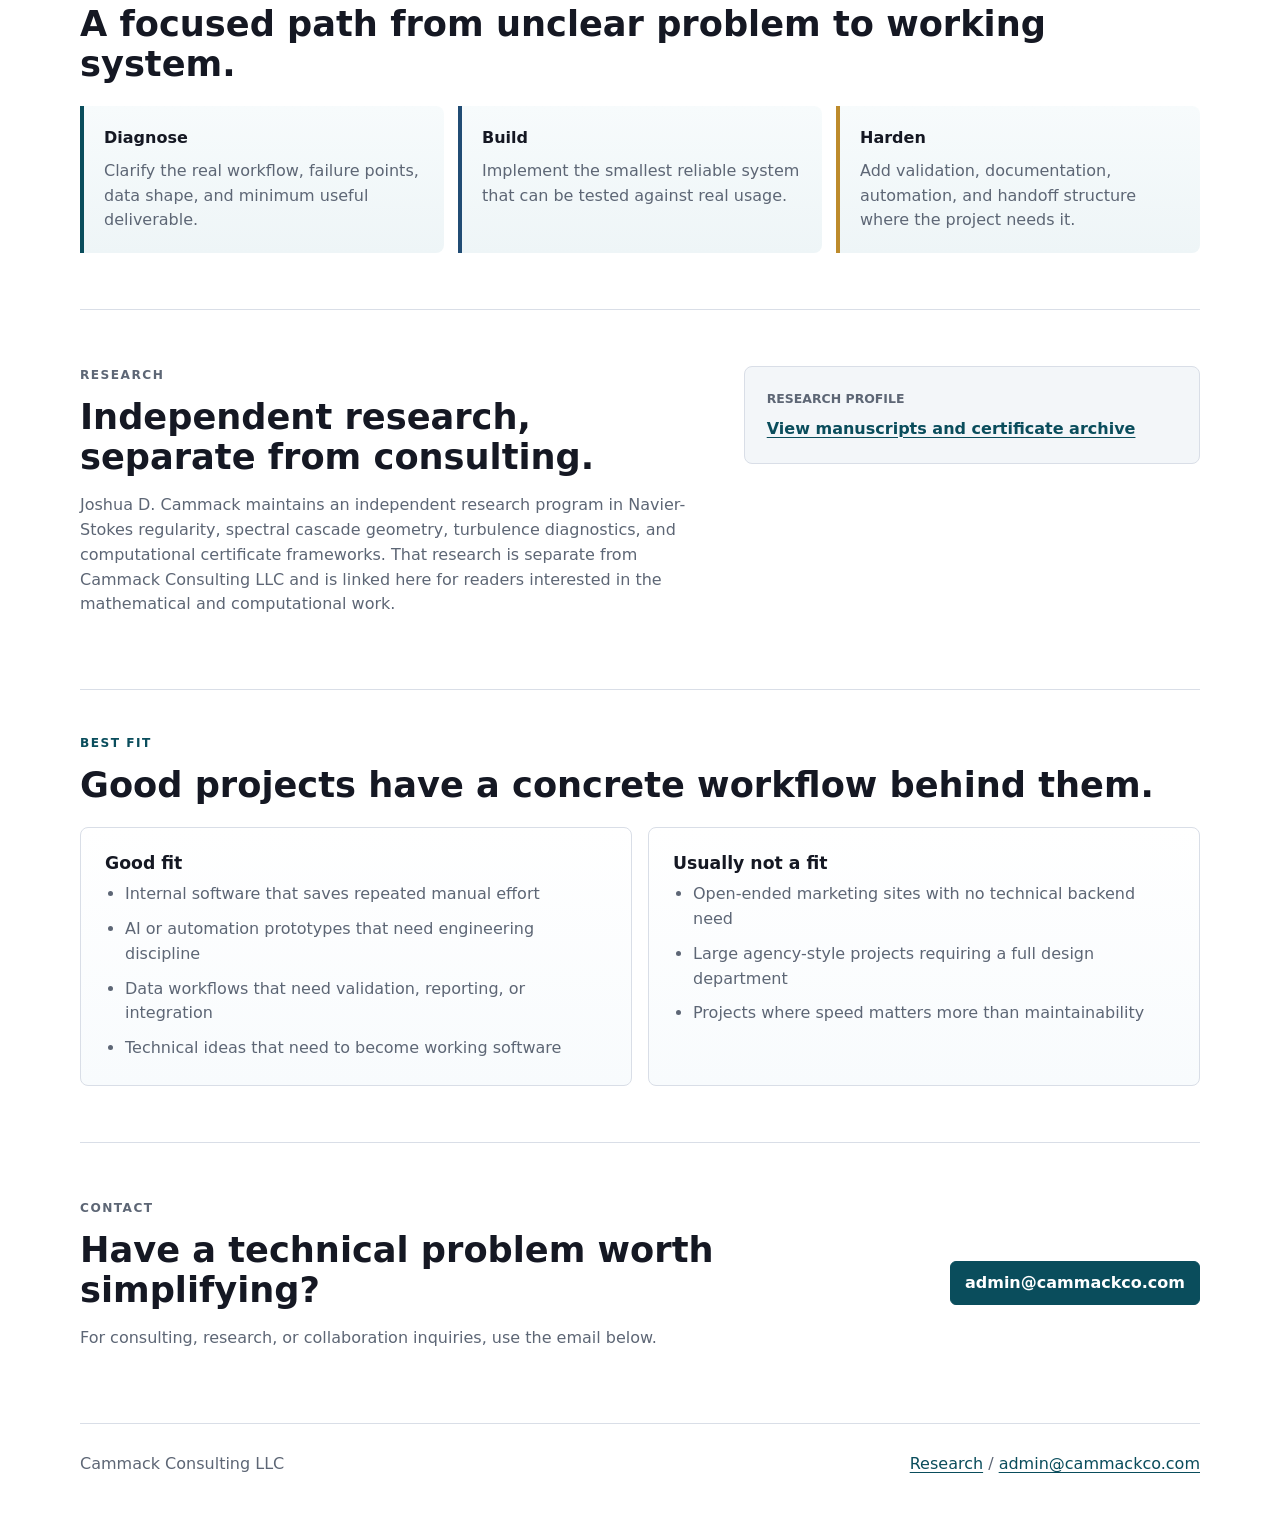
==== commit 23ebaf34: "Add visual polish to consulting homepage" ====
--- a/index.html
+++ b/index.html
@@ -66,6 +66,12 @@
         </div>
       </div>
       <div class="business-panel" aria-label="Business summary">
+        <div class="system-flow" aria-label="Typical consulting workflow">
+          <span>Problem</span>
+          <span>Data</span>
+          <span>Automation</span>
+          <span>System</span>
+        </div>
         <p class="panel-kicker">Profile</p>
         <dl class="business-stats">
           <div>
--- a/styles.css
+++ b/styles.css
@@ -8,6 +8,9 @@
   --accent: #0e6f83;
   --accent-dark: #0a4d5c;
   --gold: #bd8b2c;
+  --blue: #214c74;
+  --sage: #4d7358;
+  --rust: #9a5b37;
 }
 
 * {
@@ -25,6 +28,12 @@
   font-family: Inter, ui-sans-serif, system-ui, -apple-system, BlinkMacSystemFont, "Segoe UI", sans-serif;
   line-height: 1.55;
   overflow-x: hidden;
+}
+
+body.business-page {
+  background:
+    linear-gradient(180deg, #eef8fb 0, #ffffff 420px),
+    var(--paper);
 }
 
 a {
@@ -190,11 +199,27 @@
 }
 
 .business-page .hero {
+  position: relative;
   grid-template-columns: minmax(0, 1fr) minmax(300px, 0.74fr);
   align-items: center;
   gap: clamp(36px, 6vw, 64px);
   padding-top: clamp(52px, 7vh, 78px);
   padding-bottom: clamp(48px, 7vh, 72px);
+  isolation: isolate;
+}
+
+.business-page .hero::before {
+  content: "";
+  position: absolute;
+  inset: 20px -34px 18px;
+  z-index: -1;
+  border: 1px solid rgba(14, 111, 131, 0.12);
+  border-radius: 8px;
+  background:
+    linear-gradient(115deg, rgba(255, 255, 255, 0.95) 0%, rgba(238, 248, 251, 0.74) 58%, rgba(246, 239, 225, 0.44) 100%),
+    linear-gradient(rgba(14, 111, 131, 0.05) 1px, transparent 1px),
+    linear-gradient(90deg, rgba(14, 111, 131, 0.05) 1px, transparent 1px);
+  background-size: auto, 36px 36px, 36px 36px;
 }
 
 .business-page h1 {
@@ -209,6 +234,34 @@
 
 .business-stats {
   gap: 16px;
+}
+
+.system-flow {
+  display: grid;
+  grid-template-columns: 0.95fr 0.8fr 1.28fr 0.9fr;
+  gap: 6px;
+  margin-bottom: 22px;
+  padding: 9px;
+  border-radius: 8px;
+  background:
+    linear-gradient(135deg, #092832 0%, #12394a 60%, #4f3b1e 100%);
+  box-shadow: inset 0 0 0 1px rgba(255, 255, 255, 0.12);
+}
+
+.system-flow span {
+  display: flex;
+  align-items: center;
+  justify-content: center;
+  min-height: 40px;
+  padding: 0 8px;
+  border: 1px solid rgba(205, 240, 248, 0.2);
+  border-radius: 6px;
+  background: rgba(255, 255, 255, 0.08);
+  color: #edfaff;
+  font-size: 0.72rem;
+  font-weight: 850;
+  letter-spacing: 0.07em;
+  text-transform: uppercase;
 }
 
 .business-stats div {
@@ -341,7 +394,9 @@
   border: 1px solid var(--line);
   border-radius: 8px;
   padding: 26px;
-  background: var(--soft);
+  background: rgba(255, 255, 255, 0.86);
+  box-shadow: 0 18px 48px rgba(15, 23, 42, 0.11);
+  backdrop-filter: blur(10px);
 }
 
 .business-panel ul,
@@ -655,10 +710,33 @@
 }
 
 .service-card {
+  position: relative;
+  overflow: hidden;
   border: 1px solid var(--line);
   border-radius: 8px;
   padding: 20px;
-  background: var(--paper);
+  background: linear-gradient(180deg, #ffffff 0%, #f8fbfd 100%);
+  box-shadow: 0 14px 30px rgba(15, 23, 42, 0.06);
+}
+
+.service-card::before {
+  content: "";
+  position: absolute;
+  inset: 0 0 auto;
+  height: 4px;
+  background: var(--accent);
+}
+
+.service-card:nth-child(2)::before {
+  background: var(--blue);
+}
+
+.service-card:nth-child(3)::before {
+  background: var(--gold);
+}
+
+.service-card:nth-child(4)::before {
+  background: var(--sage);
 }
 
 .service-card p {
@@ -680,7 +758,16 @@
   min-width: 0;
   padding: 20px;
   border-left: 4px solid var(--accent-dark);
-  background: var(--soft);
+  border-radius: 0 8px 8px 0;
+  background: linear-gradient(180deg, #f7fbfc 0%, #eef5f7 100%);
+}
+
+.process-list article:nth-child(2) {
+  border-left-color: var(--blue);
+}
+
+.process-list article:nth-child(3) {
+  border-left-color: var(--gold);
 }
 
 .process-list span {
@@ -710,7 +797,7 @@
   padding: 24px;
   border: 1px solid var(--line);
   border-radius: 8px;
-  background: var(--paper);
+  background: linear-gradient(180deg, #ffffff 0%, #f8fbfd 100%);
 }
 
 .fit-grid ul {
@@ -1034,6 +1121,10 @@
     padding: 44px 0 42px;
     gap: 26px;
     overflow: hidden;
+  }
+
+  .business-page .hero::before {
+    inset: 18px -16px 18px;
   }
 
   .business-page .hero-text,
@@ -1246,6 +1337,10 @@
     padding: 20px;
   }
 
+  .system-flow {
+    grid-template-columns: repeat(2, minmax(0, 1fr));
+  }
+
   .business-panel ul,
   .research-panel ul {
     grid-template-columns: 1fr;
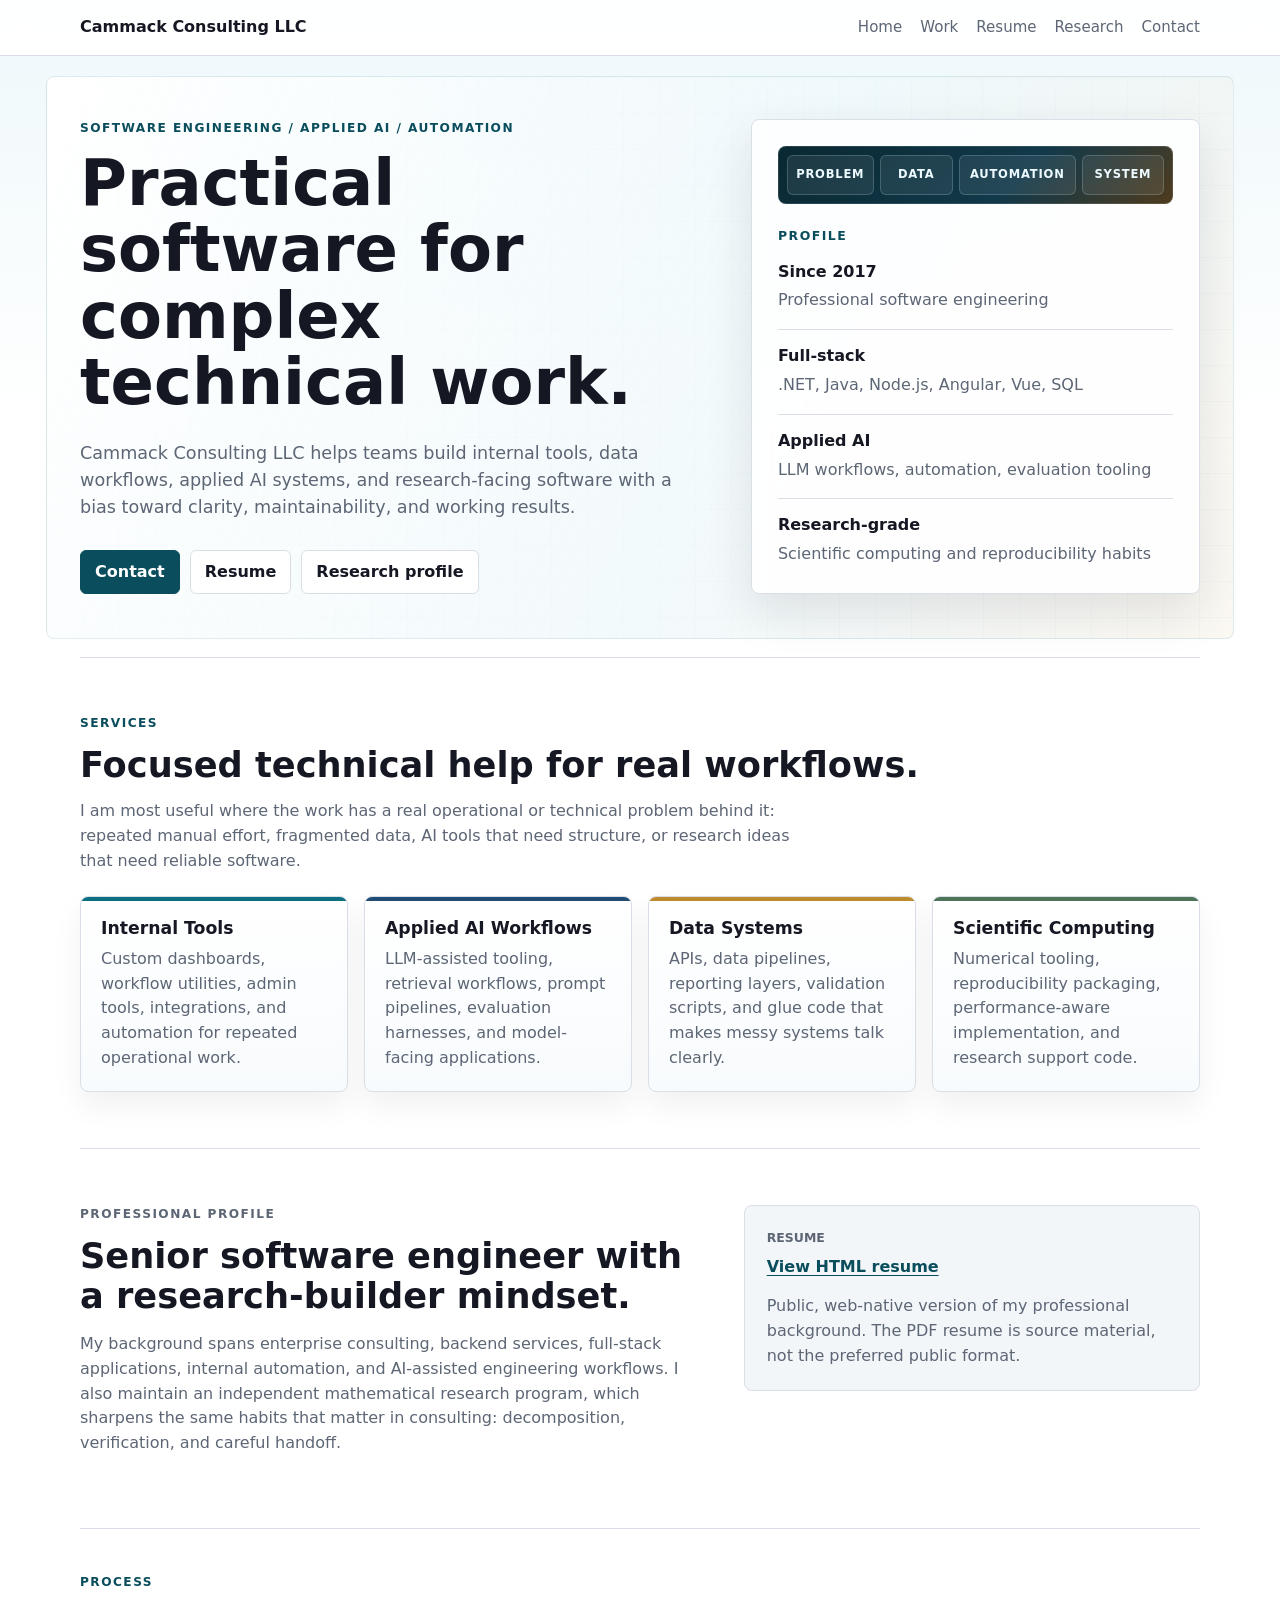
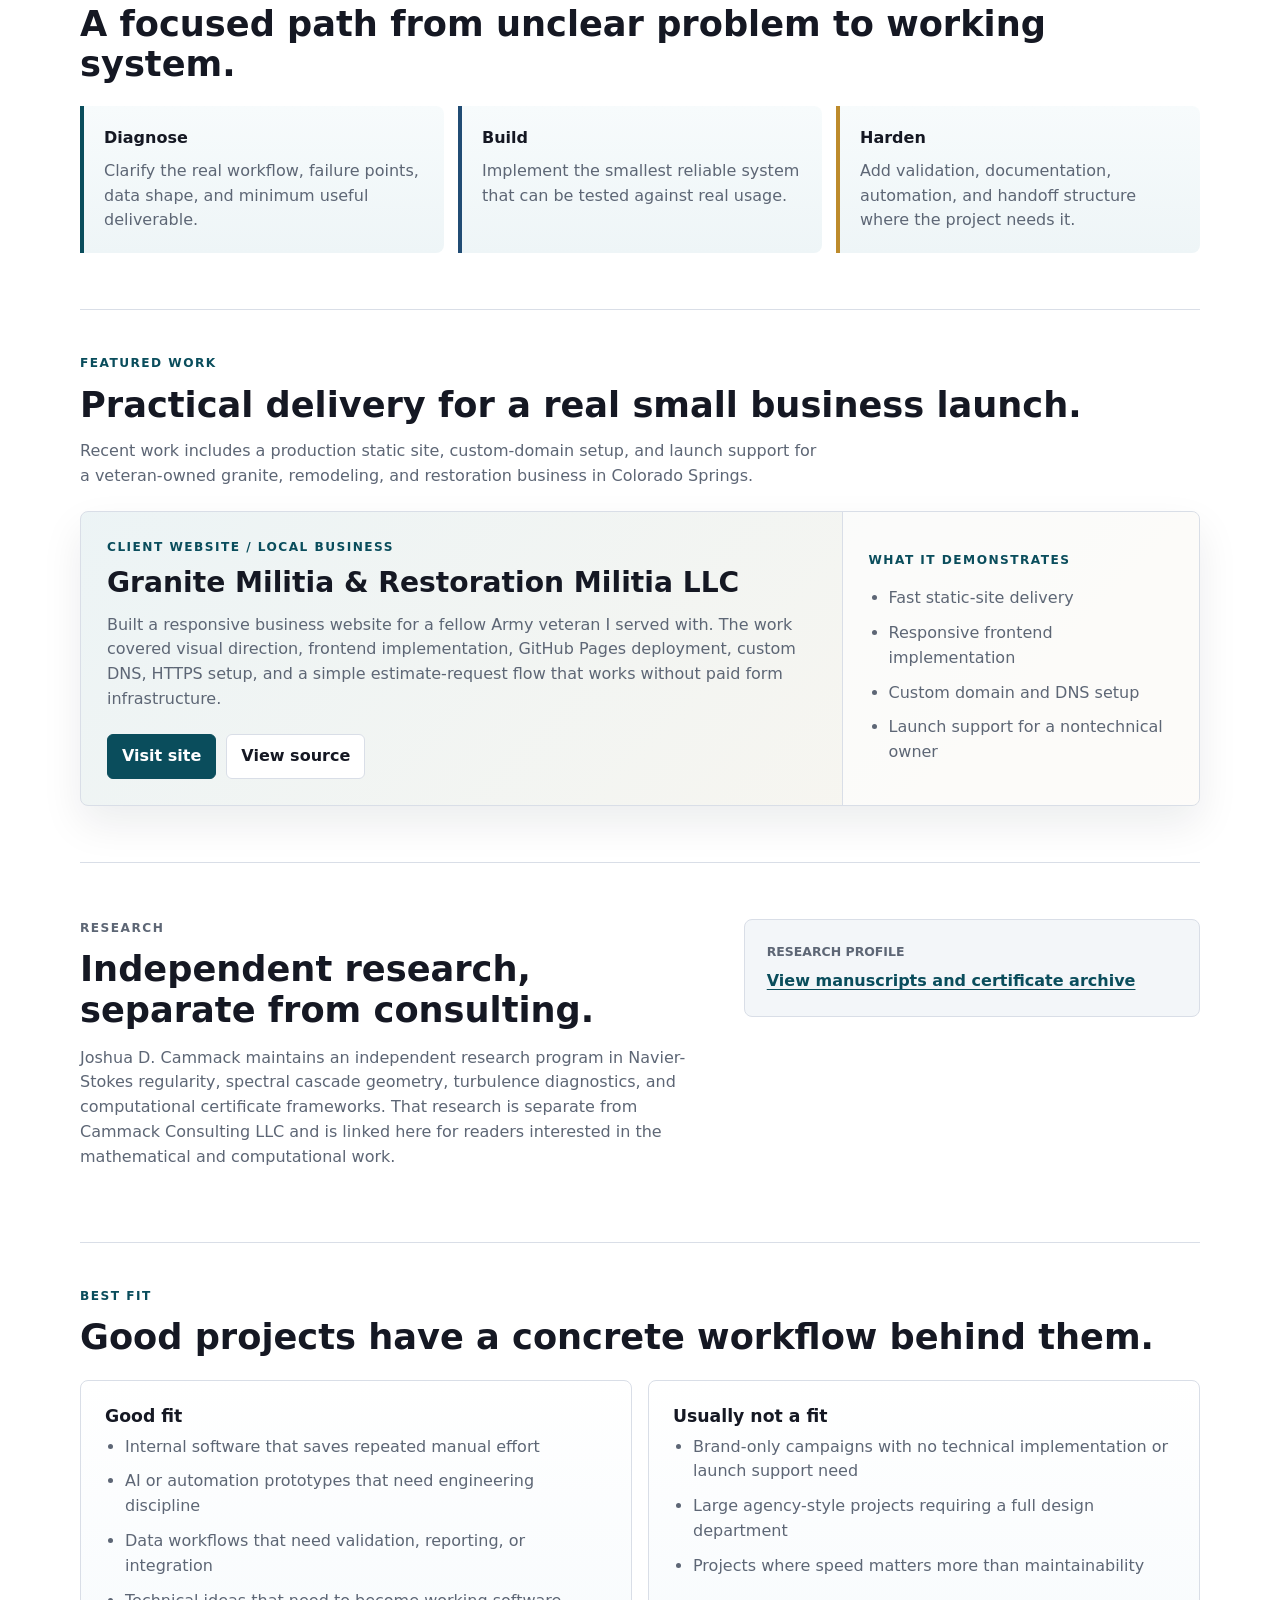
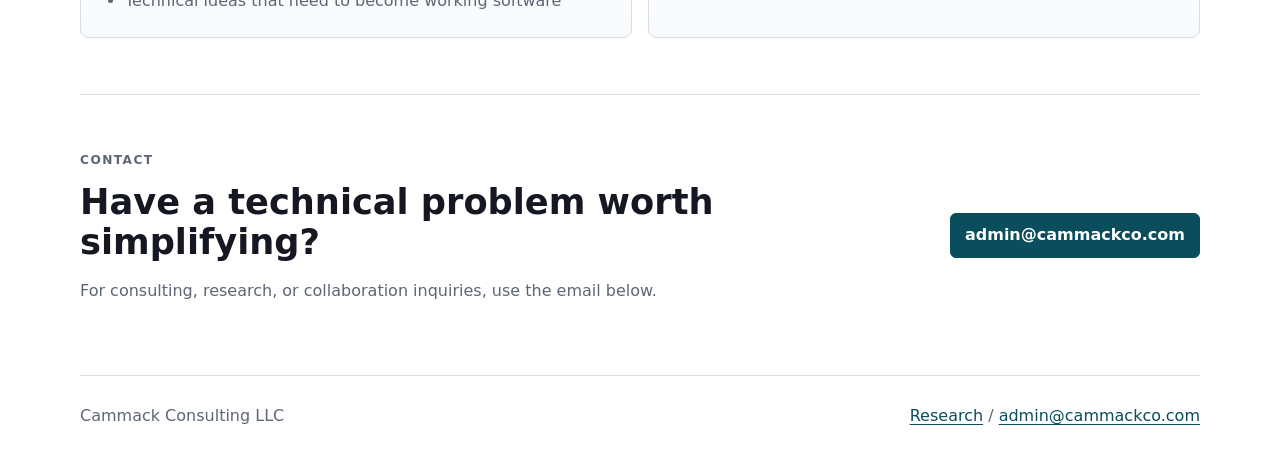
==== commit 807ea5a3: "Polish consulting site navigation and portfolio" ====
--- a/index.html
+++ b/index.html
@@ -8,10 +8,17 @@
   <meta name="author" content="Joshua D. Cammack">
   <meta name="robots" content="index,follow">
   <link rel="stylesheet" href="styles.css">
+  <link rel="icon" type="image/png" href="/assets/favicon.png">
   <link rel="canonical" href="https://cammackco.com/">
   <meta property="og:title" content="Cammack Consulting LLC">
   <meta property="og:description" content="Software engineering, automation, applied AI, data tooling, scientific computing, and research-to-implementation support.">
   <meta property="og:type" content="website">
+  <meta property="og:url" content="https://cammackco.com/">
+  <meta property="og:image" content="https://cammackco.com/assets/controlled-vortex-hero.webp">
+  <meta name="twitter:card" content="summary_large_image">
+  <meta name="twitter:title" content="Cammack Consulting LLC">
+  <meta name="twitter:description" content="Software engineering, automation, applied AI, data tooling, scientific computing, and research-to-implementation support.">
+  <meta name="twitter:image" content="https://cammackco.com/assets/controlled-vortex-hero.webp">
   <script type="application/ld+json">
   {
     "@context": "https://schema.org",
@@ -39,12 +46,13 @@
 <body class="business-page">
   <header class="site-header">
     <nav class="nav" aria-label="Primary">
-      <a class="brand" href="#top">Cammack Consulting LLC</a>
+      <a class="brand" href="/">Cammack Consulting LLC</a>
       <div class="nav-links">
-        <a href="#services">Services</a>
-        <a href="resume/">Resume</a>
-        <a href="research/">Research</a>
-        <a href="#contact">Contact</a>
+        <a href="/">Home</a>
+        <a href="/#work">Work</a>
+        <a href="/resume/">Resume</a>
+        <a href="/research/">Research</a>
+        <a href="/#contact">Contact</a>
       </div>
     </nav>
   </header>
@@ -164,6 +172,44 @@
       </div>
     </section>
 
+    <section id="work" class="section portfolio-section">
+      <div class="section-heading">
+        <p class="eyebrow">Featured work</p>
+        <h2>Practical delivery for a real small business launch.</h2>
+        <p>
+          Recent work includes a production static site, custom-domain setup,
+          and launch support for a veteran-owned granite, remodeling, and
+          restoration business in Colorado Springs.
+        </p>
+      </div>
+      <article class="featured-project">
+        <div class="featured-project-main">
+          <p class="project-kicker">Client website / local business</p>
+          <h3>Granite Militia &amp; Restoration Militia LLC</h3>
+          <p>
+            Built a responsive business website for a fellow Army veteran I
+            served with. The work covered visual direction, frontend
+            implementation, GitHub Pages deployment, custom DNS, HTTPS setup,
+            and a simple estimate-request flow that works without paid form
+            infrastructure.
+          </p>
+          <div class="project-actions" aria-label="Restoration Militia project links">
+            <a class="button primary" href="https://adminrmilitia21.com/" target="_blank" rel="noopener">Visit site</a>
+            <a class="button" href="https://github.com/cammackj/restoration-militia-site" target="_blank" rel="noopener">View source</a>
+          </div>
+        </div>
+        <aside class="project-proof" aria-label="Project delivery details">
+          <span>What it demonstrates</span>
+          <ul>
+            <li>Fast static-site delivery</li>
+            <li>Responsive frontend implementation</li>
+            <li>Custom domain and DNS setup</li>
+            <li>Launch support for a nontechnical owner</li>
+          </ul>
+        </aside>
+      </article>
+    </section>
+
     <section class="section split">
       <div>
         <p class="eyebrow">Research</p>
@@ -200,7 +246,7 @@
         <div>
           <h3>Usually not a fit</h3>
           <ul>
-            <li>Open-ended marketing sites with no technical backend need</li>
+            <li>Brand-only campaigns with no technical implementation or launch support need</li>
             <li>Large agency-style projects requiring a full design department</li>
             <li>Projects where speed matters more than maintainability</li>
           </ul>
--- a/styles.css
+++ b/styles.css
@@ -75,13 +75,14 @@
 .nav-links {
   display: flex;
   gap: 18px;
-  flex-wrap: wrap;
+  flex-wrap: nowrap;
   font-size: 0.94rem;
 }
 
 .nav-links a {
   color: var(--muted);
   text-decoration: none;
+  white-space: nowrap;
 }
 
 .nav-links a:hover {
@@ -782,6 +783,81 @@
   color: var(--muted);
 }
 
+.portfolio-section {
+  padding-top: 44px;
+}
+
+.featured-project {
+  display: grid;
+  grid-template-columns: minmax(0, 1.35fr) minmax(260px, 0.65fr);
+  gap: 18px;
+  align-items: stretch;
+  border: 1px solid var(--line);
+  border-radius: 8px;
+  overflow: hidden;
+  background:
+    linear-gradient(135deg, rgba(14, 111, 131, 0.08), rgba(189, 139, 44, 0.08)),
+    var(--paper);
+  box-shadow: 0 18px 42px rgba(15, 23, 42, 0.08);
+}
+
+.featured-project-main {
+  padding: 26px;
+}
+
+.project-kicker {
+  margin: 0 0 8px;
+  color: var(--accent-dark);
+  font-size: 0.76rem;
+  font-weight: 850;
+  letter-spacing: 0.12em;
+  text-transform: uppercase;
+}
+
+.featured-project h3 {
+  margin: 0 0 12px;
+  font-size: clamp(1.35rem, 2.2vw, 1.8rem);
+}
+
+.featured-project-main p:not(.project-kicker) {
+  max-width: 720px;
+  margin: 0;
+  color: var(--muted);
+}
+
+.project-actions {
+  display: flex;
+  flex-wrap: wrap;
+  gap: 10px;
+  margin-top: 22px;
+}
+
+.project-proof {
+  display: flex;
+  flex-direction: column;
+  justify-content: center;
+  gap: 16px;
+  padding: 26px;
+  border-left: 1px solid var(--line);
+  background: rgba(255, 255, 255, 0.64);
+}
+
+.project-proof span {
+  color: var(--accent-dark);
+  font-size: 0.76rem;
+  font-weight: 850;
+  letter-spacing: 0.12em;
+  text-transform: uppercase;
+}
+
+.project-proof ul {
+  display: grid;
+  gap: 10px;
+  margin: 0;
+  padding-left: 20px;
+  color: var(--muted);
+}
+
 .fit-section {
   padding-top: 44px;
 }
@@ -806,6 +882,18 @@
   margin: 0;
   padding-left: 20px;
   color: var(--muted);
+}
+
+.error-page {
+  min-height: 62vh;
+  display: flex;
+  flex-direction: column;
+  justify-content: center;
+  padding: 70px 0;
+}
+
+.error-page h1 {
+  max-width: 720px;
 }
 
 .paper {
@@ -1090,8 +1178,25 @@
   }
 
   .nav {
-    align-items: flex-start;
-    flex-direction: column;
+    align-items: center;
+    flex-direction: row;
+    gap: 14px;
+  }
+
+  .brand {
+    flex: 0 0 auto;
+  }
+
+  .nav-links {
+    flex: 1 1 auto;
+    justify-content: flex-end;
+    gap: 14px;
+    overflow-x: auto;
+    scrollbar-width: none;
+  }
+
+  .nav-links::-webkit-scrollbar {
+    display: none;
   }
 
   .hero,
@@ -1103,6 +1208,7 @@
   .map-grid,
   .business-proof-points,
   .process-list,
+  .featured-project,
   .fit-grid,
   .at-a-glance,
   .architecture-grid {
@@ -1189,6 +1295,7 @@
   .business-panel,
   .research-panel,
   .visual-card,
+  .featured-project,
   .paper,
     .service-card,
   .bio-card,
@@ -1233,6 +1340,7 @@
   .resume-section p,
   .business-proof-points p,
   .process-list p,
+  .featured-project-main p,
   .fit-grid li,
   .at-a-glance p,
   .architecture-section p,
@@ -1257,6 +1365,16 @@
     flex-direction: column;
   }
 
+  .featured-project-main,
+  .project-proof {
+    padding: 22px;
+  }
+
+  .project-proof {
+    border-top: 1px solid var(--line);
+    border-left: 0;
+  }
+
   .button {
     min-width: 0;
   }
@@ -1267,6 +1385,19 @@
 }
 
 @media (max-width: 600px) {
+  .nav {
+    align-items: flex-start;
+    flex-direction: column;
+    gap: 8px;
+    padding: 12px 0;
+  }
+
+  .nav-links {
+    justify-content: flex-start;
+    width: 100%;
+    padding-bottom: 2px;
+  }
+
   h1 {
     width: 100%;
     max-width: 100%;
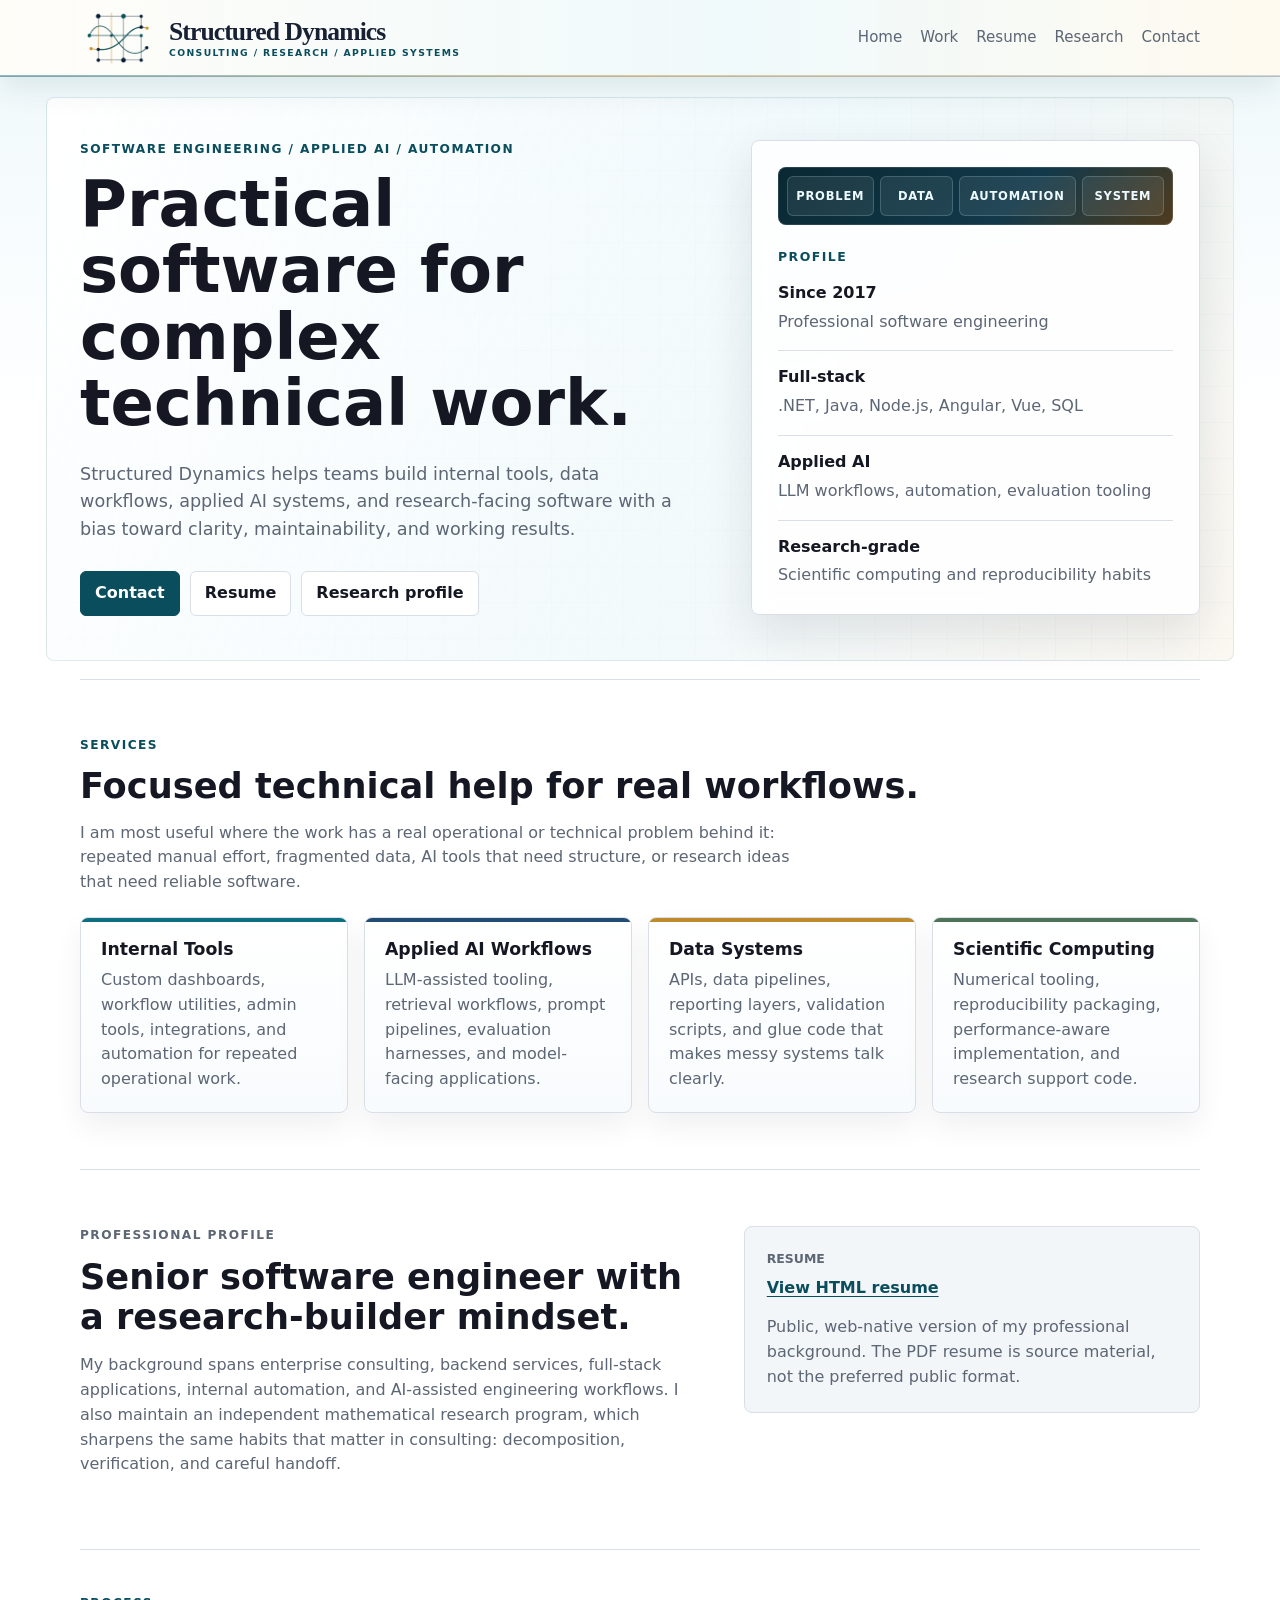
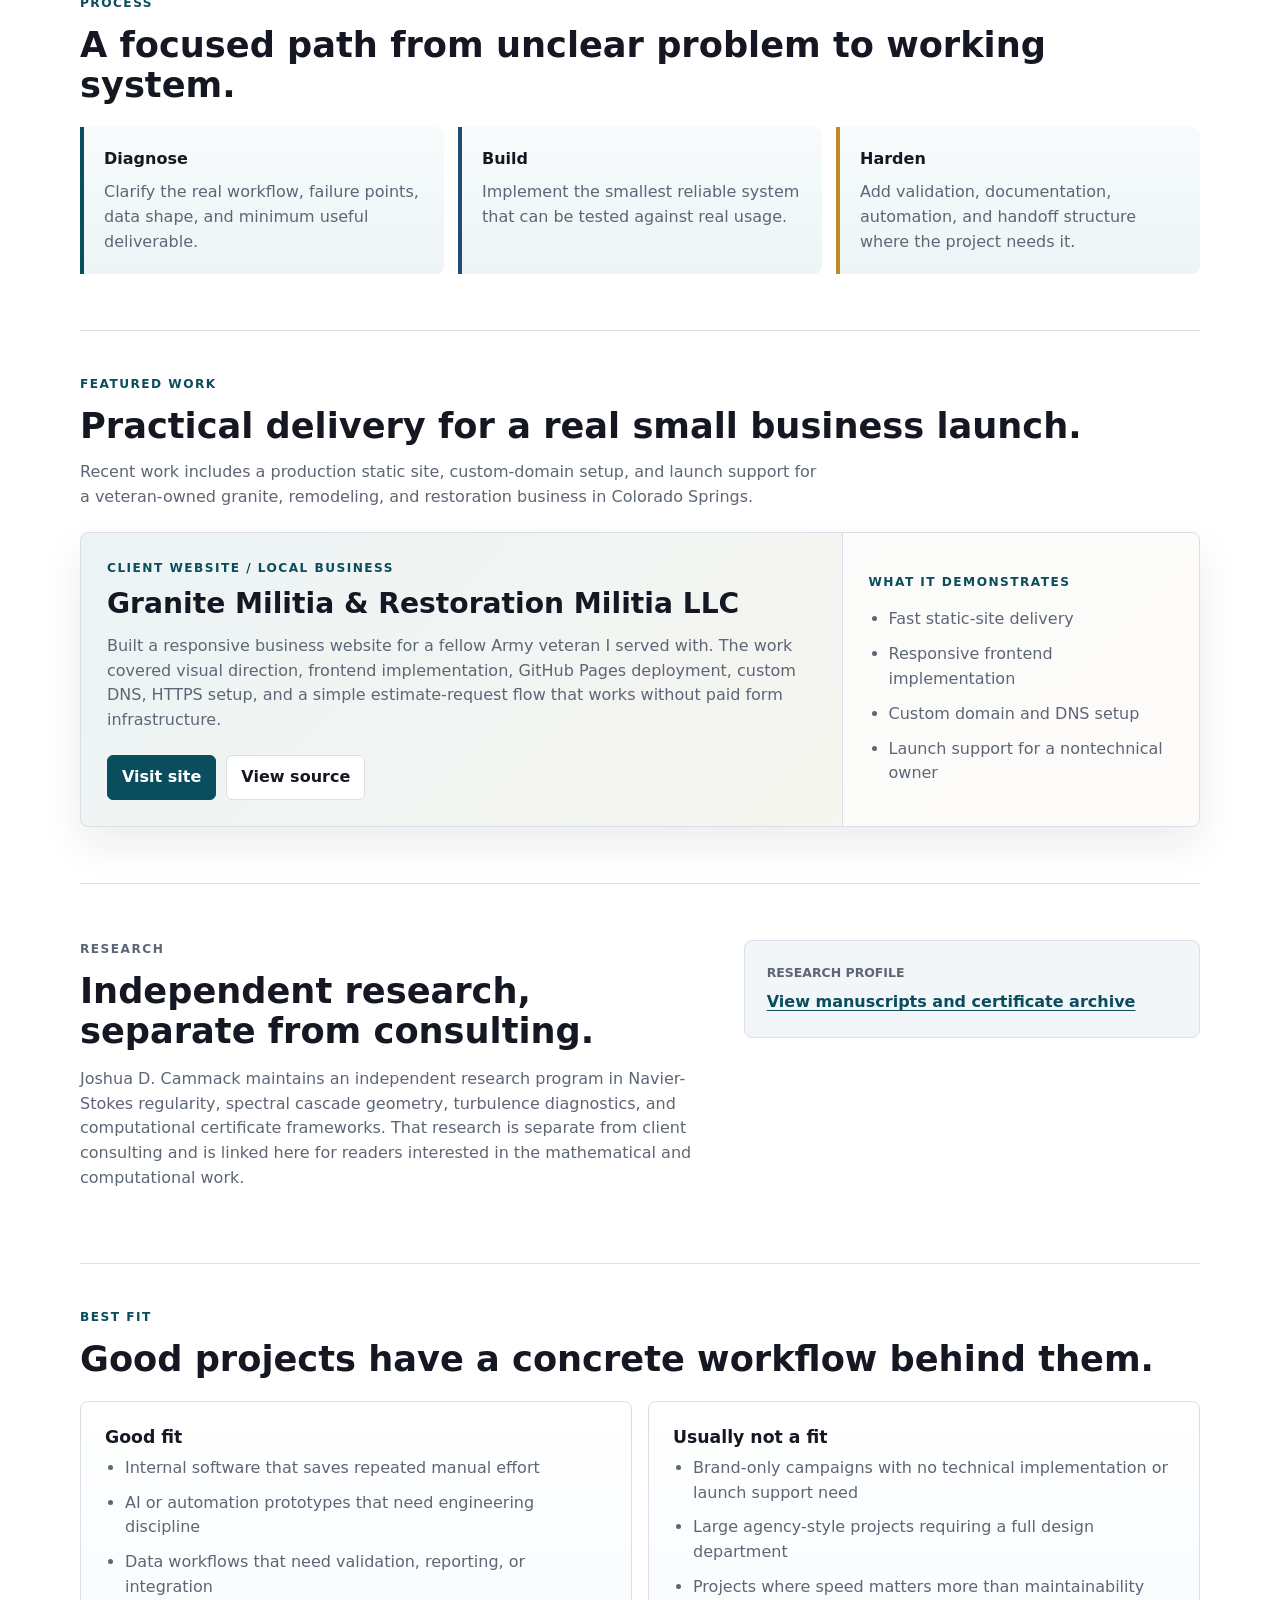
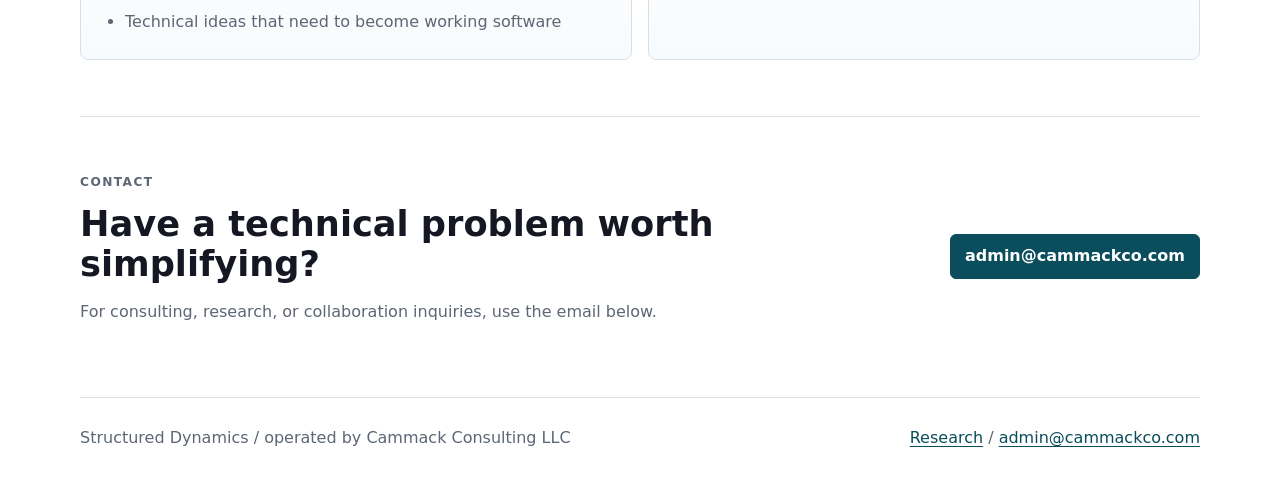
==== commit d42836ef: "Update Structured Dynamics site branding and research pages" ====
--- a/index.html
+++ b/index.html
@@ -3,27 +3,28 @@
 <head>
   <meta charset="utf-8">
   <meta name="viewport" content="width=device-width, initial-scale=1">
-  <title>Cammack Consulting LLC - Software Engineering and Applied AI</title>
-  <meta name="description" content="Cammack Consulting LLC provides software engineering, automation, applied AI, data tooling, scientific computing, and research-to-implementation support.">
+  <title>Structured Dynamics - Consulting, Research, and Applied Systems</title>
+  <meta name="description" content="Structured Dynamics provides software engineering, automation, applied AI, data tooling, scientific computing, and research-to-implementation support. Operated by Cammack Consulting LLC.">
   <meta name="author" content="Joshua D. Cammack">
   <meta name="robots" content="index,follow">
-  <link rel="stylesheet" href="styles.css">
+  <link rel="stylesheet" href="styles.css?v=20260720d">
   <link rel="icon" type="image/png" href="/assets/favicon.png">
   <link rel="canonical" href="https://cammackco.com/">
-  <meta property="og:title" content="Cammack Consulting LLC">
+  <meta property="og:title" content="Structured Dynamics">
   <meta property="og:description" content="Software engineering, automation, applied AI, data tooling, scientific computing, and research-to-implementation support.">
   <meta property="og:type" content="website">
   <meta property="og:url" content="https://cammackco.com/">
   <meta property="og:image" content="https://cammackco.com/assets/controlled-vortex-hero.webp">
   <meta name="twitter:card" content="summary_large_image">
-  <meta name="twitter:title" content="Cammack Consulting LLC">
+  <meta name="twitter:title" content="Structured Dynamics">
   <meta name="twitter:description" content="Software engineering, automation, applied AI, data tooling, scientific computing, and research-to-implementation support.">
   <meta name="twitter:image" content="https://cammackco.com/assets/controlled-vortex-hero.webp">
   <script type="application/ld+json">
   {
     "@context": "https://schema.org",
     "@type": "ProfessionalService",
-    "name": "Cammack Consulting LLC",
+    "name": "Structured Dynamics",
+    "legalName": "Cammack Consulting LLC",
     "founder": {
       "@type": "Person",
       "name": "Joshua D. Cammack",
@@ -46,7 +47,13 @@
 <body class="business-page">
   <header class="site-header">
     <nav class="nav" aria-label="Primary">
-      <a class="brand" href="/">Cammack Consulting LLC</a>
+      <a class="brand" href="/" aria-label="Structured Dynamics home">
+        <img class="brand-mark" src="/assets/structured-dynamics-mark-transparent.png" alt="">
+        <span class="brand-copy">
+          <span class="brand-text">Structured Dynamics</span>
+          <span class="brand-subtitle">Consulting / Research / Applied Systems</span>
+        </span>
+      </a>
       <div class="nav-links">
         <a href="/">Home</a>
         <a href="/#work">Work</a>
@@ -63,7 +70,7 @@
         <p class="eyebrow">Software engineering / applied AI / automation</p>
         <h1>Practical software for complex technical work.</h1>
         <p class="lead">
-          Cammack Consulting LLC helps teams build internal tools, data
+          Structured Dynamics helps teams build internal tools, data
           workflows, applied AI systems, and research-facing software with a
           bias toward clarity, maintainability, and working results.
         </p>
@@ -218,7 +225,7 @@
           Joshua D. Cammack maintains an independent research program in
           Navier-Stokes regularity, spectral cascade geometry, turbulence
           diagnostics, and computational certificate frameworks. That research
-          is separate from Cammack Consulting LLC and is linked here for readers
+          is separate from client consulting and is linked here for readers
           interested in the mathematical and computational work.
         </p>
       </div>
@@ -268,7 +275,7 @@
   </main>
 
   <footer class="site-footer">
-    <p>Cammack Consulting LLC</p>
+    <p>Structured Dynamics / operated by Cammack Consulting LLC</p>
     <p><a href="research/">Research</a> / <a href="mailto:admin@cammackco.com">admin@cammackco.com</a></p>
   </footer>
 </body>
--- a/styles.css
+++ b/styles.css
@@ -50,9 +50,21 @@
   position: sticky;
   top: 0;
   z-index: 20;
-  border-bottom: 1px solid var(--line);
-  background: rgba(255, 255, 255, 0.94);
+  border-bottom: 1px solid rgba(13, 50, 69, 0.16);
+  background:
+    linear-gradient(90deg, rgba(255, 253, 248, 0.98) 0%, rgba(239, 249, 251, 0.96) 58%, rgba(255, 250, 239, 0.97) 100%);
   backdrop-filter: blur(12px);
+  box-shadow: 0 12px 30px rgba(13, 50, 69, 0.09);
+}
+
+.site-header::after {
+  content: "";
+  position: absolute;
+  right: 0;
+  bottom: -1px;
+  left: 0;
+  height: 2px;
+  background: linear-gradient(90deg, rgba(14, 111, 131, 0.48), rgba(189, 139, 44, 0.44), rgba(33, 76, 116, 0.2));
 }
 
 .nav {
@@ -62,14 +74,53 @@
   width: calc(100% - 40px);
   max-width: 1120px;
   margin: 0 auto;
-  padding: 15px 0;
+  padding: 10px 0;
   gap: 20px;
 }
 
 .brand {
+  display: inline-flex;
+  align-items: center;
+  gap: 13px;
+  min-width: 0;
   color: var(--ink);
-  font-weight: 750;
   text-decoration: none;
+}
+
+.brand-mark {
+  display: block;
+  width: 76px;
+  height: 56px;
+  object-fit: contain;
+  flex: 0 0 auto;
+}
+
+.brand-copy {
+  display: grid;
+  gap: 3px;
+  min-width: 0;
+}
+
+.brand-text {
+  display: block;
+  font-family: Georgia, "Times New Roman", serif;
+  font-size: clamp(1.35rem, 2vw, 1.72rem);
+  font-weight: 700;
+  line-height: 1;
+  letter-spacing: -0.035em;
+  color: #172133;
+  white-space: nowrap;
+}
+
+.brand-subtitle {
+  display: block;
+  color: var(--accent-dark);
+  font-size: 0.58rem;
+  font-weight: 800;
+  letter-spacing: 0.15em;
+  line-height: 1;
+  text-transform: uppercase;
+  white-space: nowrap;
 }
 
 .nav-links {
@@ -111,7 +162,7 @@
 
 .research-hero {
   position: relative;
-  min-height: calc(100vh - 64px);
+  min-height: min(760px, calc(100vh - 64px));
   grid-template-columns: minmax(0, 0.92fr) minmax(260px, 0.46fr);
   width: 100%;
   margin: 0;
@@ -680,6 +731,271 @@
   font-weight: 800;
 }
 
+.research-hub-hero {
+  background:
+    linear-gradient(90deg, rgba(5, 10, 17, 0.98) 0%, rgba(5, 10, 17, 0.91) 37%, rgba(5, 10, 17, 0.48) 69%, rgba(5, 10, 17, 0.1) 100%),
+    linear-gradient(180deg, rgba(5, 10, 17, 0.16) 0%, rgba(5, 10, 17, 0.84) 100%),
+    url("assets/research-architecture-hero.webp") center / cover no-repeat,
+    linear-gradient(135deg, #061018 0%, #0b1c24 44%, #151823 100%);
+}
+
+.divine-names-hero {
+  color: var(--ink);
+  background:
+    linear-gradient(90deg, rgba(255, 255, 255, 0.93) 0%, rgba(255, 255, 255, 0.8) 38%, rgba(255, 255, 255, 0.4) 68%, rgba(255, 255, 255, 0.08) 100%),
+    linear-gradient(180deg, rgba(255, 255, 255, 0.16) 0%, rgba(255, 255, 255, 0.84) 100%),
+    url("assets/divine-names-architecture-hero.webp") 58% center / cover no-repeat,
+    #f5ecdc;
+}
+
+.divine-names-hero .eyebrow {
+  color: var(--accent-dark);
+}
+
+.divine-names-hero h1 {
+  max-width: 900px;
+  font-size: clamp(2.55rem, 5.25vw, 4.25rem);
+  color: var(--ink);
+  text-shadow: 0 18px 44px rgba(255, 255, 255, 0.66);
+}
+
+.divine-names-hero .lead {
+  max-width: 790px;
+  color: #475569;
+}
+
+.divine-names-hero .cta-row {
+  max-width: 900px;
+}
+
+.divine-names-hero .button {
+  border-color: rgba(120, 132, 151, 0.28);
+  background: rgba(255, 255, 255, 0.72);
+  color: var(--ink);
+}
+
+.divine-names-hero .button.primary {
+  border-color: var(--accent-dark);
+  background: var(--accent-dark);
+  color: #ffffff;
+}
+
+.divine-names-hero .button:hover {
+  border-color: var(--accent);
+  color: var(--accent-dark);
+}
+
+.divine-names-hero .button.primary:hover {
+  color: #ffffff;
+}
+
+.project-version-callout {
+  width: min(380px, 100%);
+  max-width: 380px;
+  padding: 22px 24px;
+  background: rgba(255, 255, 255, 0.76);
+  border-color: rgba(151, 164, 184, 0.38);
+  color: var(--ink);
+  box-shadow: 0 24px 58px rgba(15, 23, 42, 0.13);
+}
+
+.project-version-callout span {
+  color: var(--accent-dark);
+}
+
+.project-version-callout dl {
+  display: grid;
+  gap: 14px;
+  margin: 12px 0 0;
+}
+
+.project-version-callout dl > div {
+  display: grid;
+  grid-template-columns: 82px minmax(0, 1fr);
+  gap: 12px;
+  align-items: start;
+}
+
+.project-version-callout dt {
+  color: var(--ink);
+  font-weight: 800;
+  line-height: 1.35;
+}
+
+.project-version-callout dd {
+  margin: 0;
+  color: #475569;
+  line-height: 1.48;
+}
+
+.research-hub-glance article {
+  background: linear-gradient(180deg, #ffffff 0%, #f7fbfc 100%);
+}
+
+.program-grid {
+  display: grid;
+  grid-template-columns: repeat(2, minmax(0, 1fr));
+  gap: 18px;
+}
+
+.program-card {
+  display: grid;
+  gap: 20px;
+  min-width: 0;
+  padding: 26px;
+  border: 1px solid var(--line);
+  border-radius: 8px;
+  background: var(--paper);
+  box-shadow: 0 18px 38px rgba(15, 23, 42, 0.08);
+}
+
+.program-card-primary {
+  background:
+    linear-gradient(180deg, rgba(255, 255, 255, 0.96) 0%, rgba(239, 248, 251, 0.96) 100%);
+}
+
+.program-card h3 {
+  margin-bottom: 10px;
+  font-size: 1.42rem;
+}
+
+.program-card p:not(.project-kicker) {
+  margin: 0;
+  color: var(--muted);
+}
+
+.program-facts {
+  display: grid;
+  gap: 8px;
+  margin: 0;
+  padding-left: 18px;
+  color: var(--muted);
+}
+
+.project-page main {
+  width: 100%;
+  max-width: none;
+}
+
+.project-hero {
+  display: grid;
+  grid-template-columns: minmax(0, 1fr) minmax(280px, 0.42fr);
+  align-items: end;
+  gap: clamp(28px, 5vw, 56px);
+  width: calc(100% - 40px);
+  max-width: 1120px;
+  margin: 0 auto;
+  padding: 74px 0 58px;
+}
+
+.project-hero h1 {
+  max-width: 860px;
+  font-size: clamp(2.35rem, 5.4vw, 4.4rem);
+}
+
+.project-hero .lead {
+  max-width: 760px;
+}
+
+.project-status-panel,
+.principle-card,
+.control-list {
+  min-width: 0;
+  border: 1px solid var(--line);
+  border-radius: 8px;
+  padding: 24px;
+  background: linear-gradient(180deg, #ffffff 0%, #f7fafc 100%);
+  box-shadow: 0 14px 32px rgba(15, 23, 42, 0.07);
+}
+
+.project-status-panel > span,
+.project-kicker,
+.result-card > span,
+.method-grid article > span {
+  display: block;
+  margin-bottom: 12px;
+  color: var(--accent-dark);
+  font-size: 0.72rem;
+  font-weight: 850;
+  letter-spacing: 0.12em;
+  text-transform: uppercase;
+}
+
+.project-status-panel dl,
+.bio-card dl {
+  display: grid;
+  gap: 14px;
+  margin: 0;
+}
+
+.project-status-panel dt {
+  color: var(--ink);
+  font-weight: 800;
+}
+
+.project-status-panel dd {
+  margin: 2px 0 0;
+  color: var(--muted);
+}
+
+.principle-card p:not(.eyebrow) {
+  margin: 0;
+  color: var(--ink);
+  font-size: 1.18rem;
+  font-weight: 750;
+  line-height: 1.45;
+}
+
+.method-grid,
+.result-grid {
+  display: grid;
+  gap: 14px;
+}
+
+.method-grid {
+  grid-template-columns: repeat(4, minmax(0, 1fr));
+}
+
+.method-grid article,
+.result-card {
+  min-width: 0;
+  padding: 20px;
+  border: 1px solid var(--line);
+  border-radius: 8px;
+  background: var(--paper);
+}
+
+.method-grid p,
+.result-card p,
+.control-list li {
+  color: var(--muted);
+}
+
+.method-grid p,
+.result-card p:last-child {
+  margin-bottom: 0;
+}
+
+.result-grid {
+  grid-template-columns: repeat(3, minmax(0, 1fr));
+}
+
+.result-card code {
+  color: var(--accent-dark);
+  font-weight: 800;
+}
+
+.control-list h3 {
+  margin-bottom: 12px;
+}
+
+.control-list ul {
+  display: grid;
+  gap: 8px;
+  margin: 0;
+  padding-left: 18px;
+}
+
 .section {
   padding: 56px 0;
   border-top: 1px solid var(--line);
@@ -1185,6 +1501,21 @@
 
   .brand {
     flex: 0 0 auto;
+    gap: 10px;
+  }
+
+  .brand-mark {
+    width: 62px;
+    height: 46px;
+  }
+
+  .brand-text {
+    font-size: clamp(1.12rem, 3.8vw, 1.35rem);
+  }
+
+  .brand-subtitle {
+    font-size: 0.56rem;
+    letter-spacing: 0.12em;
   }
 
   .nav-links {
@@ -1206,6 +1537,9 @@
   .service-grid,
   .visual-section,
   .map-grid,
+  .program-grid,
+  .method-grid,
+  .result-grid,
   .business-proof-points,
   .process-list,
   .featured-project,
@@ -1222,6 +1556,8 @@
   }
 
   .business-page .hero {
+    width: 100%;
+    max-width: 100%;
     grid-template-columns: 1fr;
     align-items: start;
     padding: 44px 0 42px;
@@ -1241,6 +1577,7 @@
     width: 100%;
     min-width: 0;
     max-width: 100%;
+    overflow-wrap: break-word;
   }
 
   .business-page .eyebrow {
@@ -1249,7 +1586,7 @@
   }
 
   .business-page h1 {
-    font-size: clamp(2.05rem, 9vw, 2.7rem);
+    font-size: clamp(1.95rem, 8vw, 2.42rem);
     line-height: 1.08;
     text-wrap: balance;
   }
@@ -1265,11 +1602,33 @@
       url("assets/structure-inside-turbulence-hero.webp") 62% center / cover no-repeat;
   }
 
+  .research-hub-hero {
+    background:
+      linear-gradient(180deg, rgba(5, 10, 17, 0.96) 0%, rgba(5, 10, 17, 0.82) 55%, rgba(5, 10, 17, 0.94) 100%),
+      url("assets/research-architecture-hero.webp") 62% center / cover no-repeat,
+      linear-gradient(135deg, #061018 0%, #0b1c24 44%, #151823 100%);
+  }
+
+  .divine-names-hero {
+    background:
+      linear-gradient(180deg, rgba(255, 255, 255, 0.95) 0%, rgba(255, 255, 255, 0.82) 48%, rgba(255, 255, 255, 0.94) 100%),
+      url("assets/divine-names-architecture-hero.webp") 62% center / cover no-repeat,
+      #f5ecdc;
+  }
+
   .research-hero-callout {
     align-self: start;
     width: 100%;
     max-width: 440px;
     margin: 0;
+  }
+
+  .project-hero {
+    grid-template-columns: 1fr;
+    width: calc(100% - 32px);
+    max-width: calc(100% - 32px);
+    padding: 44px 0 42px;
+    align-items: start;
   }
 
   .research-hero-text {
@@ -1294,6 +1653,12 @@
   .hero-figure,
   .business-panel,
   .research-panel,
+  .program-card,
+  .project-status-panel,
+  .principle-card,
+  .control-list,
+  .method-grid article,
+  .result-card,
   .visual-card,
   .featured-project,
   .paper,
@@ -1345,6 +1710,11 @@
   .at-a-glance p,
   .architecture-section p,
   .architecture-grid p,
+  .program-card p,
+  .project-status-panel dd,
+  .principle-card p,
+  .method-grid p,
+  .result-card p,
   .business-panel li,
   .research-panel li,
     .visual-card p,
@@ -1385,6 +1755,13 @@
 }
 
 @media (max-width: 600px) {
+  main,
+  .nav,
+  .site-footer {
+    width: calc(100% - 28px);
+    max-width: calc(100% - 28px);
+  }
+
   .nav {
     align-items: flex-start;
     flex-direction: column;
@@ -1392,6 +1769,24 @@
     padding: 12px 0;
   }
 
+  .brand {
+    gap: 8px;
+  }
+
+  .brand-mark {
+    width: 54px;
+    height: 40px;
+  }
+
+  .brand-text {
+    font-size: clamp(1.04rem, 5vw, 1.18rem);
+  }
+
+  .brand-subtitle {
+    font-size: 0.5rem;
+    letter-spacing: 0.1em;
+  }
+
   .nav-links {
     justify-content: flex-start;
     width: 100%;
@@ -1404,10 +1799,38 @@
     font-size: clamp(2.05rem, 10.5vw, 2.75rem);
   }
 
+  .business-page h1 {
+    font-size: clamp(1.56rem, 6.7vw, 1.78rem);
+    overflow-wrap: break-word;
+  }
+
+  .business-page .system-flow {
+    grid-template-columns: repeat(2, minmax(0, 1fr));
+    width: 100%;
+    padding: 7px;
+    gap: 6px;
+  }
+
+  .business-page .system-flow span {
+    min-width: 0;
+    min-height: 36px;
+    padding: 0 6px;
+    font-size: 0.75rem;
+  }
+
   .lead {
     width: 100%;
     max-width: 100%;
     font-size: 1rem;
+  }
+
+  .business-page .lead {
+    font-size: 0.96rem;
+  }
+
+  .business-page .eyebrow {
+    font-size: 0.64rem;
+    letter-spacing: 0.09em;
   }
 
   h2 {
@@ -1445,6 +1868,12 @@
 
   .business-panel,
   .research-panel,
+  .program-card,
+  .project-status-panel,
+  .principle-card,
+  .control-list,
+  .method-grid article,
+  .result-card,
   .service-card,
   .link-card,
   .status-band,
@@ -1465,7 +1894,8 @@
   }
 
   .business-panel {
-    padding: 20px;
+    padding: 18px;
+    overflow: hidden;
   }
 
   .system-flow {
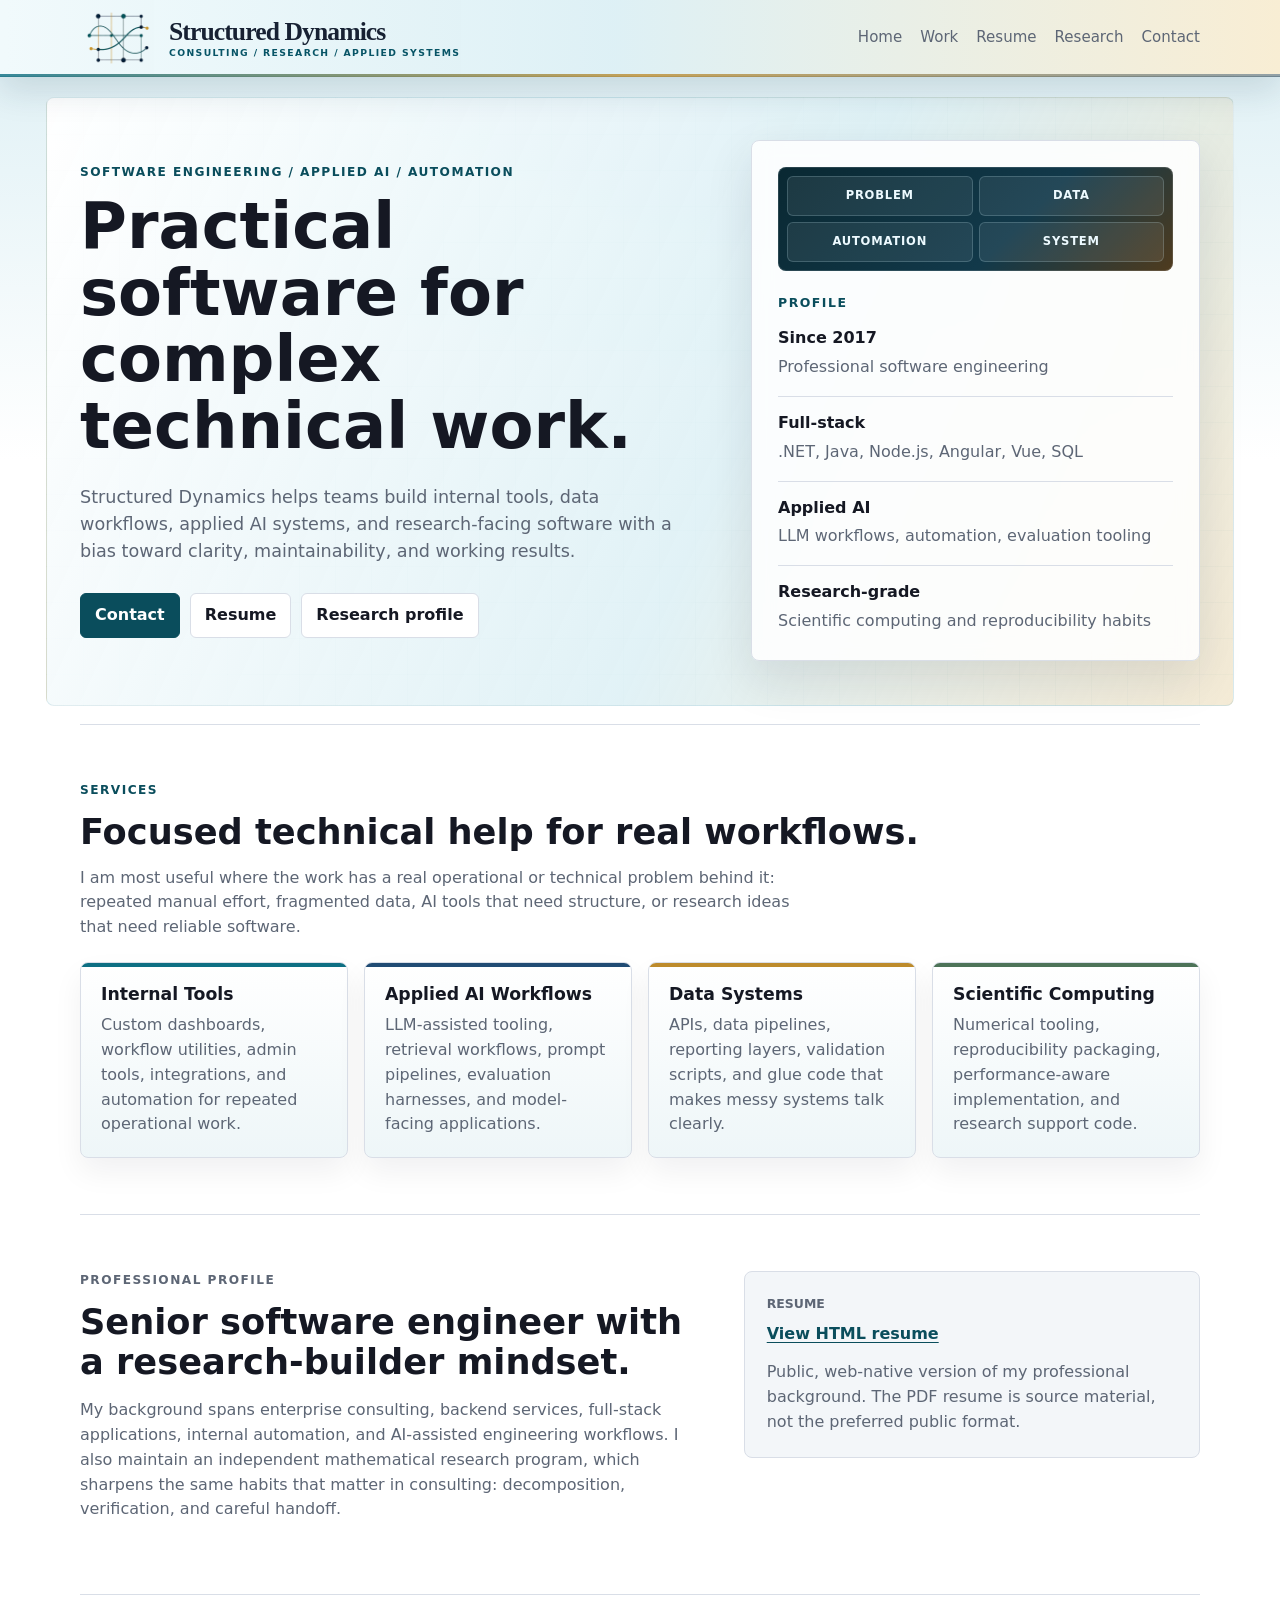
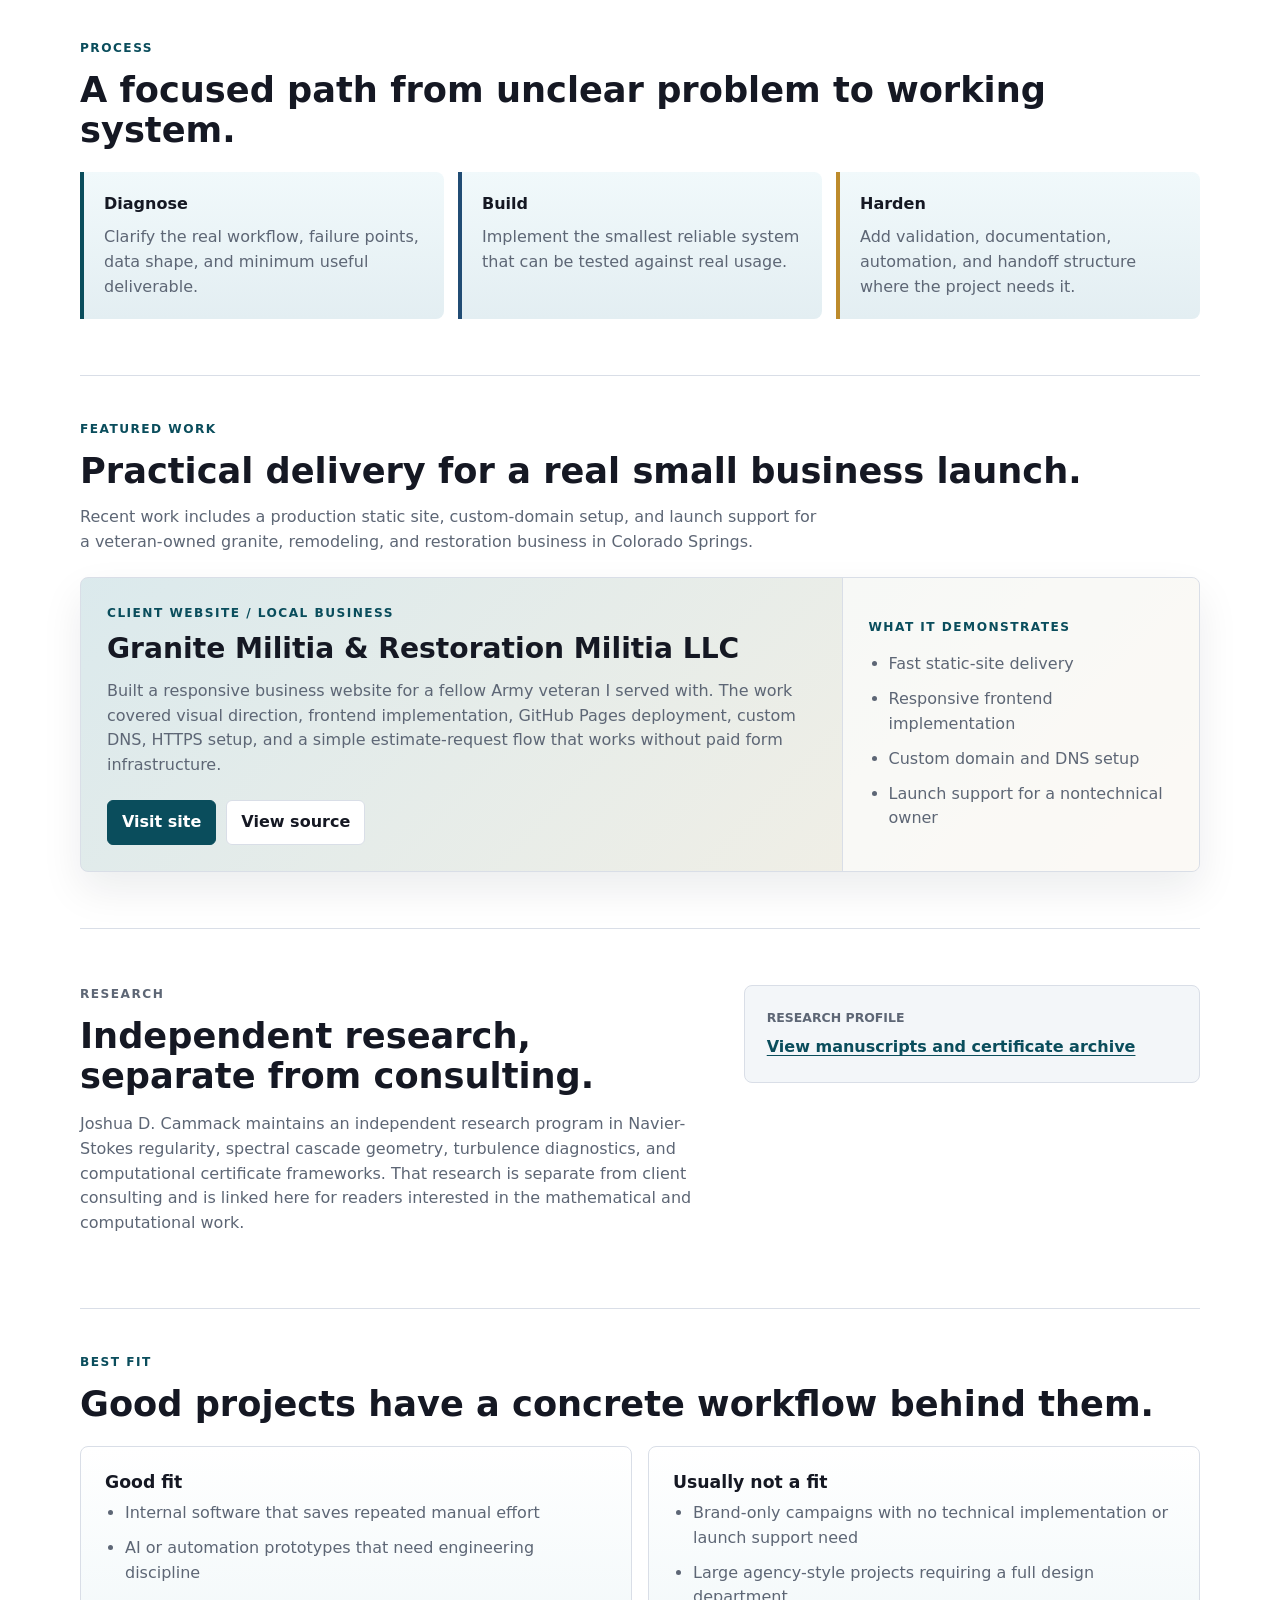
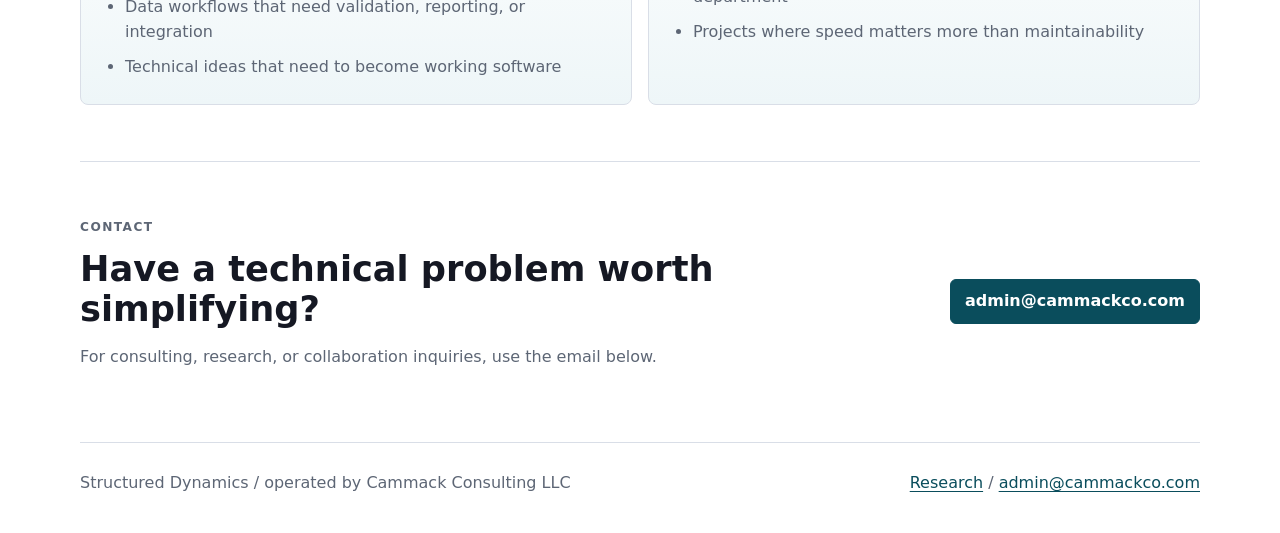
==== commit f227f70d: "Polish site responsive layout" ====
--- a/index.html
+++ b/index.html
@@ -7,7 +7,7 @@
   <meta name="description" content="Structured Dynamics provides software engineering, automation, applied AI, data tooling, scientific computing, and research-to-implementation support. Operated by Cammack Consulting LLC.">
   <meta name="author" content="Joshua D. Cammack">
   <meta name="robots" content="index,follow">
-  <link rel="stylesheet" href="styles.css?v=20260720d">
+  <link rel="stylesheet" href="styles.css?v=20260720r">
   <link rel="icon" type="image/png" href="/assets/favicon.png">
   <link rel="canonical" href="https://cammackco.com/">
   <meta property="og:title" content="Structured Dynamics">
@@ -68,7 +68,11 @@
     <section class="hero business-hero">
       <div class="hero-text">
         <p class="eyebrow">Software engineering / applied AI / automation</p>
-        <h1>Practical software for complex technical work.</h1>
+        <h1 class="business-headline">
+          <span>Practical software</span>
+          <span>for complex</span>
+          <span>technical work.</span>
+        </h1>
         <p class="lead">
           Structured Dynamics helps teams build internal tools, data
           workflows, applied AI systems, and research-facing software with a
--- a/styles.css
+++ b/styles.css
@@ -11,6 +11,10 @@
   --blue: #214c74;
   --sage: #4d7358;
   --rust: #9a5b37;
+  --wash-page: linear-gradient(180deg, #dceff4 0, #ffffff 460px);
+  --wash-panel: linear-gradient(180deg, #ffffff 0%, #eef6f8 100%);
+  --wash-panel-strong: linear-gradient(180deg, #f1f9fb 0%, #e3eef2 100%);
+  --wash-mixed: linear-gradient(135deg, rgba(14, 111, 131, 0.15), rgba(189, 139, 44, 0.13)), var(--paper);
 }
 
 * {
@@ -19,6 +23,13 @@
 
 html {
   scroll-behavior: smooth;
+  scrollbar-width: none;
+}
+
+html::-webkit-scrollbar,
+body::-webkit-scrollbar {
+  width: 0;
+  height: 0;
 }
 
 body {
@@ -32,7 +43,7 @@
 
 body.business-page {
   background:
-    linear-gradient(180deg, #eef8fb 0, #ffffff 420px),
+    var(--wash-page),
     var(--paper);
 }
 
@@ -50,11 +61,13 @@
   position: sticky;
   top: 0;
   z-index: 20;
-  border-bottom: 1px solid rgba(13, 50, 69, 0.16);
+  width: 100vw;
+  max-width: 100vw;
+  border-bottom: 1px solid rgba(13, 50, 69, 0.28);
   background:
-    linear-gradient(90deg, rgba(255, 253, 248, 0.98) 0%, rgba(239, 249, 251, 0.96) 58%, rgba(255, 250, 239, 0.97) 100%);
+    linear-gradient(90deg, rgba(241, 250, 252, 0.99) 0%, rgba(221, 240, 245, 0.98) 48%, rgba(248, 237, 211, 0.98) 100%);
   backdrop-filter: blur(12px);
-  box-shadow: 0 12px 30px rgba(13, 50, 69, 0.09);
+  box-shadow: 0 14px 34px rgba(13, 50, 69, 0.13);
 }
 
 .site-header::after {
@@ -63,8 +76,8 @@
   right: 0;
   bottom: -1px;
   left: 0;
-  height: 2px;
-  background: linear-gradient(90deg, rgba(14, 111, 131, 0.48), rgba(189, 139, 44, 0.44), rgba(33, 76, 116, 0.2));
+  height: 3px;
+  background: linear-gradient(90deg, rgba(14, 111, 131, 0.82), rgba(189, 139, 44, 0.78), rgba(33, 76, 116, 0.48));
 }
 
 .nav {
@@ -114,7 +127,7 @@
 
 .brand-subtitle {
   display: block;
-  color: var(--accent-dark);
+  color: #075466;
   font-size: 0.58rem;
   font-weight: 800;
   letter-spacing: 0.15em;
@@ -171,8 +184,8 @@
   isolation: isolate;
   color: #f4f8fb;
   background:
-    linear-gradient(90deg, rgba(5, 10, 17, 0.97) 0%, rgba(5, 10, 17, 0.89) 34%, rgba(5, 10, 17, 0.46) 67%, rgba(5, 10, 17, 0.14) 100%),
-    linear-gradient(180deg, rgba(5, 10, 17, 0.18) 0%, rgba(5, 10, 17, 0.82) 100%),
+    linear-gradient(90deg, rgba(5, 10, 17, 0.98) 0%, rgba(5, 10, 17, 0.92) 34%, rgba(5, 10, 17, 0.58) 67%, rgba(5, 10, 17, 0.22) 100%),
+    linear-gradient(180deg, rgba(5, 10, 17, 0.26) 0%, rgba(5, 10, 17, 0.86) 100%),
     url("assets/structure-inside-turbulence-hero.webp") center / cover no-repeat;
 }
 
@@ -268,9 +281,9 @@
   border: 1px solid rgba(14, 111, 131, 0.12);
   border-radius: 8px;
   background:
-    linear-gradient(115deg, rgba(255, 255, 255, 0.95) 0%, rgba(238, 248, 251, 0.74) 58%, rgba(246, 239, 225, 0.44) 100%),
-    linear-gradient(rgba(14, 111, 131, 0.05) 1px, transparent 1px),
-    linear-gradient(90deg, rgba(14, 111, 131, 0.05) 1px, transparent 1px);
+    linear-gradient(115deg, rgba(255, 255, 255, 0.97) 0%, rgba(221, 240, 245, 0.88) 58%, rgba(239, 225, 194, 0.68) 100%),
+    linear-gradient(rgba(14, 111, 131, 0.075) 1px, transparent 1px),
+    linear-gradient(90deg, rgba(14, 111, 131, 0.075) 1px, transparent 1px);
   background-size: auto, 36px 36px, 36px 36px;
 }
 
@@ -278,6 +291,14 @@
   max-width: 760px;
   font-size: clamp(2.2rem, 5vw, 4rem);
   line-height: 1.04;
+}
+
+.business-headline span {
+  display: inline;
+}
+
+.business-headline span + span::before {
+  content: " ";
 }
 
 .business-page .lead {
@@ -316,6 +337,12 @@
   text-transform: uppercase;
 }
 
+@container business-panel (max-width: 440px) {
+  .system-flow {
+    grid-template-columns: repeat(2, minmax(0, 1fr));
+  }
+}
+
 .business-stats div {
   display: block;
   padding-top: 14px;
@@ -443,12 +470,17 @@
 .business-panel,
 .research-panel {
   align-self: center;
+  min-width: 0;
   border: 1px solid var(--line);
   border-radius: 8px;
   padding: 26px;
   background: rgba(255, 255, 255, 0.86);
   box-shadow: 0 18px 48px rgba(15, 23, 42, 0.11);
   backdrop-filter: blur(10px);
+}
+
+.business-panel {
+  container: business-panel / inline-size;
 }
 
 .business-panel ul,
@@ -629,7 +661,7 @@
   padding: 20px;
   border: 1px solid var(--line);
   border-radius: 8px;
-  background: linear-gradient(180deg, #ffffff 0%, #f7fafc 100%);
+  background: var(--wash-panel);
 }
 
 .architecture-grid span {
@@ -733,8 +765,8 @@
 
 .research-hub-hero {
   background:
-    linear-gradient(90deg, rgba(5, 10, 17, 0.98) 0%, rgba(5, 10, 17, 0.91) 37%, rgba(5, 10, 17, 0.48) 69%, rgba(5, 10, 17, 0.1) 100%),
-    linear-gradient(180deg, rgba(5, 10, 17, 0.16) 0%, rgba(5, 10, 17, 0.84) 100%),
+    linear-gradient(90deg, rgba(5, 10, 17, 0.99) 0%, rgba(5, 10, 17, 0.94) 37%, rgba(5, 10, 17, 0.6) 69%, rgba(5, 10, 17, 0.2) 100%),
+    linear-gradient(180deg, rgba(5, 10, 17, 0.24) 0%, rgba(5, 10, 17, 0.88) 100%),
     url("assets/research-architecture-hero.webp") center / cover no-repeat,
     linear-gradient(135deg, #061018 0%, #0b1c24 44%, #151823 100%);
 }
@@ -742,8 +774,8 @@
 .divine-names-hero {
   color: var(--ink);
   background:
-    linear-gradient(90deg, rgba(255, 255, 255, 0.93) 0%, rgba(255, 255, 255, 0.8) 38%, rgba(255, 255, 255, 0.4) 68%, rgba(255, 255, 255, 0.08) 100%),
-    linear-gradient(180deg, rgba(255, 255, 255, 0.16) 0%, rgba(255, 255, 255, 0.84) 100%),
+    linear-gradient(90deg, rgba(255, 255, 255, 0.95) 0%, rgba(245, 250, 251, 0.78) 38%, rgba(235, 222, 194, 0.4) 68%, rgba(226, 211, 178, 0.14) 100%),
+    linear-gradient(180deg, rgba(255, 255, 255, 0.08) 0%, rgba(248, 241, 225, 0.78) 100%),
     url("assets/divine-names-architecture-hero.webp") 58% center / cover no-repeat,
     #f5ecdc;
 }
@@ -829,7 +861,7 @@
 }
 
 .research-hub-glance article {
-  background: linear-gradient(180deg, #ffffff 0%, #f7fbfc 100%);
+  background: var(--wash-panel);
 }
 
 .program-grid {
@@ -839,29 +871,81 @@
 }
 
 .program-card {
-  display: grid;
-  gap: 20px;
+  position: relative;
+  display: grid;
+  grid-template-rows: auto auto minmax(0, 1fr);
+  align-content: start;
+  gap: 18px;
   min-width: 0;
-  padding: 26px;
-  border: 1px solid var(--line);
+  min-height: 420px;
+  padding: 30px;
+  border: 1px solid rgba(206, 231, 238, 0.24);
   border-radius: 8px;
-  background: var(--paper);
-  box-shadow: 0 18px 38px rgba(15, 23, 42, 0.08);
+  overflow: hidden;
+  background: #07111a;
+  box-shadow: 0 22px 46px rgba(15, 23, 42, 0.16);
+  isolation: isolate;
+}
+
+.program-card::before,
+.program-card::after {
+  content: "";
+  position: absolute;
+  inset: 0;
+  pointer-events: none;
+}
+
+.program-card::before {
+  z-index: 0;
+  background: var(--program-card-image, none) center / cover no-repeat;
+  opacity: 1;
+  filter: brightness(1.02) contrast(1.08) saturate(1.16);
+  transform: scale(1.02);
+}
+
+.program-card::after {
+  z-index: 1;
+  background:
+    linear-gradient(105deg, rgba(3, 10, 16, 0.86) 0%, rgba(5, 18, 27, 0.74) 42%, rgba(5, 18, 27, 0.34) 68%, rgba(5, 18, 27, 0.08) 100%),
+    linear-gradient(180deg, rgba(3, 9, 14, 0.1) 0%, rgba(3, 9, 14, 0.24) 100%);
+}
+
+.program-card > * {
+  position: relative;
+  z-index: 2;
+  max-width: min(100%, 430px);
 }
 
 .program-card-primary {
-  background:
-    linear-gradient(180deg, rgba(255, 255, 255, 0.96) 0%, rgba(239, 248, 251, 0.96) 100%);
+  background: #07111a;
+}
+
+.program-card-ns {
+  --program-card-image: url("assets/structure-inside-turbulence-hero.webp");
+}
+
+.program-card-divine {
+  --program-card-image: url("assets/divine-names-architecture-hero.webp");
+}
+
+.program-card-divine::before {
+  background-position: 62% center;
 }
 
 .program-card h3 {
   margin-bottom: 10px;
-  font-size: 1.42rem;
+  color: #ffffff;
+  font-size: 1.58rem;
+  font-weight: 820;
+  line-height: 1.16;
+  text-shadow: 0 2px 18px rgba(0, 0, 0, 0.45);
 }
 
 .program-card p:not(.project-kicker) {
   margin: 0;
-  color: var(--muted);
+  color: #eef7fa;
+  font-weight: 620;
+  text-shadow: 0 1px 14px rgba(0, 0, 0, 0.35);
 }
 
 .program-facts {
@@ -869,7 +953,31 @@
   gap: 8px;
   margin: 0;
   padding-left: 18px;
-  color: var(--muted);
+  color: #f4fbfd;
+  font-weight: 650;
+  text-shadow: 0 1px 12px rgba(0, 0, 0, 0.35);
+}
+
+.program-card .project-kicker {
+  color: #8defff;
+  text-shadow: 0 1px 12px rgba(0, 0, 0, 0.45);
+}
+
+.program-card .paper-actions a {
+  border-color: rgba(255, 255, 255, 0.28);
+  background: rgba(255, 255, 255, 0.12);
+  color: #ffffff;
+  backdrop-filter: blur(8px);
+}
+
+.program-card .paper-actions a:first-child {
+  border-color: rgba(141, 239, 255, 0.78);
+  background: #075466;
+}
+
+.program-card .paper-actions {
+  align-self: end;
+  margin-top: 0;
 }
 
 .project-page main {
@@ -904,7 +1012,7 @@
   border: 1px solid var(--line);
   border-radius: 8px;
   padding: 24px;
-  background: linear-gradient(180deg, #ffffff 0%, #f7fafc 100%);
+  background: var(--wash-panel);
   box-shadow: 0 14px 32px rgba(15, 23, 42, 0.07);
 }
 
@@ -999,6 +1107,7 @@
 .section {
   padding: 56px 0;
   border-top: 1px solid var(--line);
+  scroll-margin-top: 96px;
 }
 
 .section-heading {
@@ -1032,7 +1141,7 @@
   border: 1px solid var(--line);
   border-radius: 8px;
   padding: 20px;
-  background: linear-gradient(180deg, #ffffff 0%, #f8fbfd 100%);
+  background: var(--wash-panel);
   box-shadow: 0 14px 30px rgba(15, 23, 42, 0.06);
 }
 
@@ -1076,7 +1185,7 @@
   padding: 20px;
   border-left: 4px solid var(--accent-dark);
   border-radius: 0 8px 8px 0;
-  background: linear-gradient(180deg, #f7fbfc 0%, #eef5f7 100%);
+  background: var(--wash-panel-strong);
 }
 
 .process-list article:nth-child(2) {
@@ -1111,9 +1220,7 @@
   border: 1px solid var(--line);
   border-radius: 8px;
   overflow: hidden;
-  background:
-    linear-gradient(135deg, rgba(14, 111, 131, 0.08), rgba(189, 139, 44, 0.08)),
-    var(--paper);
+  background: var(--wash-mixed);
   box-shadow: 0 18px 42px rgba(15, 23, 42, 0.08);
 }
 
@@ -1189,7 +1296,7 @@
   padding: 24px;
   border: 1px solid var(--line);
   border-radius: 8px;
-  background: linear-gradient(180deg, #ffffff 0%, #f8fbfd 100%);
+  background: var(--wash-panel);
 }
 
 .fit-grid ul {
@@ -1562,11 +1669,11 @@
     align-items: start;
     padding: 44px 0 42px;
     gap: 26px;
-    overflow: hidden;
+    overflow: visible;
   }
 
   .business-page .hero::before {
-    inset: 18px -16px 18px;
+    inset: 18px 0 18px;
   }
 
   .business-page .hero-text,
@@ -1598,20 +1705,20 @@
     max-width: none;
     padding: 44px 20px 54px;
     background:
-      linear-gradient(180deg, rgba(5, 10, 17, 0.94) 0%, rgba(5, 10, 17, 0.78) 48%, rgba(5, 10, 17, 0.92) 100%),
+      linear-gradient(180deg, rgba(5, 10, 17, 0.97) 0%, rgba(5, 10, 17, 0.84) 48%, rgba(5, 10, 17, 0.95) 100%),
       url("assets/structure-inside-turbulence-hero.webp") 62% center / cover no-repeat;
   }
 
   .research-hub-hero {
     background:
-      linear-gradient(180deg, rgba(5, 10, 17, 0.96) 0%, rgba(5, 10, 17, 0.82) 55%, rgba(5, 10, 17, 0.94) 100%),
+      linear-gradient(180deg, rgba(5, 10, 17, 0.98) 0%, rgba(5, 10, 17, 0.87) 55%, rgba(5, 10, 17, 0.96) 100%),
       url("assets/research-architecture-hero.webp") 62% center / cover no-repeat,
       linear-gradient(135deg, #061018 0%, #0b1c24 44%, #151823 100%);
   }
 
   .divine-names-hero {
     background:
-      linear-gradient(180deg, rgba(255, 255, 255, 0.95) 0%, rgba(255, 255, 255, 0.82) 48%, rgba(255, 255, 255, 0.94) 100%),
+      linear-gradient(180deg, rgba(255, 255, 255, 0.93) 0%, rgba(244, 249, 250, 0.76) 48%, rgba(248, 241, 225, 0.9) 100%),
       url("assets/divine-names-architecture-hero.webp") 62% center / cover no-repeat,
       #f5ecdc;
   }
@@ -1754,7 +1861,168 @@
   }
 }
 
+@media (min-width: 701px) and (max-width: 900px) {
+  body.business-page main {
+    width: calc(100% - 72px);
+    max-width: calc(100% - 72px);
+  }
+
+  body.business-page .hero {
+    grid-template-columns: minmax(0, 0.98fr) minmax(280px, 0.82fr);
+    align-items: center;
+    gap: 28px;
+    padding: 40px 0 36px;
+  }
+
+  body.business-page .hero::before {
+    inset: 16px -18px 14px;
+  }
+
+  body.business-page h1 {
+    font-size: clamp(2.2rem, 4.8vw, 3rem);
+    line-height: 1.06;
+    max-width: 560px;
+    text-wrap: balance;
+  }
+
+  body.business-page .lead {
+    max-width: 60ch;
+    font-size: 1rem;
+  }
+
+  body.business-page .business-panel {
+    padding: 22px;
+  }
+
+  body.business-page .system-flow {
+    grid-template-columns: repeat(2, minmax(0, 1fr));
+  }
+
+  body.business-page .service-grid,
+  body.business-page .process-list,
+  body.business-page .fit-grid {
+    grid-template-columns: repeat(2, minmax(0, 1fr));
+  }
+
+  body.business-page .featured-project,
+  body.business-page .split {
+    grid-template-columns: minmax(0, 1fr) minmax(260px, 0.72fr);
+  }
+}
+
+@media (min-width: 761px) and (max-width: 980px) {
+  .nav {
+    width: 100%;
+    max-width: none;
+    padding: 10px 30px;
+    gap: 14px;
+  }
+
+  .brand {
+    gap: 10px;
+  }
+
+  .brand-mark {
+    width: 68px;
+    height: 50px;
+  }
+
+  .brand-text {
+    font-size: clamp(1.16rem, 2.7vw, 1.42rem);
+  }
+
+  .brand-subtitle {
+    font-size: 0.54rem;
+    letter-spacing: 0.11em;
+  }
+
+  .nav-links {
+    justify-content: flex-end;
+    gap: 14px;
+    min-width: max-content;
+    padding-right: 0;
+    overflow: visible;
+  }
+}
+
+@media (min-width: 601px) and (max-width: 760px) {
+  .site-header {
+    background:
+      linear-gradient(115deg, rgba(231, 248, 252, 0.99) 0%, rgba(241, 248, 246, 0.99) 44%, rgba(250, 238, 207, 0.99) 100%);
+  }
+
+  .nav {
+    align-items: center;
+    flex-direction: column;
+    width: 100%;
+    max-width: 100%;
+    padding: 16px 22px 12px;
+    gap: 12px;
+  }
+
+  .brand {
+    flex-direction: column;
+    justify-content: center;
+    width: 100%;
+    gap: 6px;
+  }
+
+  .brand-mark {
+    width: 92px;
+    height: 68px;
+  }
+
+  .brand-copy {
+    justify-items: center;
+    gap: 4px;
+    width: 100%;
+    text-align: center;
+  }
+
+  .brand-text {
+    white-space: normal;
+    font-size: clamp(1.6rem, 4.8vw, 1.95rem);
+    line-height: 0.98;
+  }
+
+  .brand-subtitle {
+    white-space: normal;
+    font-size: clamp(0.52rem, 1.7vw, 0.64rem);
+    letter-spacing: 0.08em;
+  }
+
+  .nav-links {
+    justify-content: center;
+    flex-wrap: wrap;
+    gap: 7px 15px;
+    width: 100%;
+    padding: 9px 6px 0;
+    border-top: 1px solid rgba(13, 50, 69, 0.14);
+    overflow: visible;
+    font-size: 0.96rem;
+  }
+}
+
+@media (min-width: 601px) and (max-width: 700px) {
+  body.business-page .hero {
+    margin: 18px 0 0;
+    padding: 34px 22px 36px;
+    border: 1px solid rgba(14, 111, 131, 0.16);
+    border-radius: 8px;
+    background:
+      linear-gradient(145deg, rgba(242, 252, 255, 0.96) 0%, rgba(232, 247, 251, 0.86) 56%, rgba(248, 238, 213, 0.68) 100%);
+  }
+
+  body.business-page .hero::before {
+    display: none;
+  }
+}
+
 @media (max-width: 600px) {
+  .section {
+    scroll-margin-top: 238px;
+  }
+
   main,
   .nav,
   .site-footer {
@@ -1765,32 +2033,35 @@
   .nav {
     align-items: flex-start;
     flex-direction: column;
-    gap: 8px;
-    padding: 12px 0;
+    gap: 10px;
+    padding: 14px 0 13px;
   }
 
   .brand {
-    gap: 8px;
+    gap: 10px;
   }
 
   .brand-mark {
-    width: 54px;
-    height: 40px;
+    width: 82px;
+    height: 60px;
   }
 
   .brand-text {
-    font-size: clamp(1.04rem, 5vw, 1.18rem);
+    font-size: clamp(1.42rem, 6.6vw, 1.68rem);
+    letter-spacing: -0.045em;
   }
 
   .brand-subtitle {
-    font-size: 0.5rem;
-    letter-spacing: 0.1em;
+    font-size: clamp(0.5rem, 2.2vw, 0.6rem);
+    letter-spacing: 0.095em;
   }
 
   .nav-links {
     justify-content: flex-start;
     width: 100%;
+    gap: 14px;
     padding-bottom: 2px;
+    overflow-x: auto;
   }
 
   h1 {
@@ -1800,8 +2071,42 @@
   }
 
   .business-page h1 {
-    font-size: clamp(1.56rem, 6.7vw, 1.78rem);
-    overflow-wrap: break-word;
+    font-size: clamp(1.58rem, 6.7vw, 1.86rem);
+    line-height: 1.12;
+    overflow-wrap: normal;
+    text-wrap: auto;
+    word-break: normal;
+  }
+
+  .business-page .hero {
+    padding: 28px 0 30px;
+    gap: 20px;
+  }
+
+  .business-page .hero::before {
+    inset: 10px 0 12px;
+  }
+
+  .business-page .lead {
+    max-width: 38ch;
+    font-size: 0.96rem;
+    line-height: 1.5;
+  }
+
+  .business-page .cta-row {
+    grid-template-columns: repeat(2, minmax(0, 1fr));
+    gap: 8px;
+    margin-top: 22px;
+  }
+
+  .business-page .cta-row .button.primary {
+    grid-column: 1 / -1;
+  }
+
+  .business-page .button {
+    min-height: 40px;
+    padding: 8px 10px;
+    font-size: 0.94rem;
   }
 
   .business-page .system-flow {
@@ -1815,7 +2120,7 @@
     min-width: 0;
     min-height: 36px;
     padding: 0 6px;
-    font-size: 0.75rem;
+    font-size: 0.7rem;
   }
 
   .lead {
@@ -1824,8 +2129,80 @@
     font-size: 1rem;
   }
 
+  .research-page,
+  .research-page * {
+    min-width: 0;
+  }
+
+  .research-page .research-hero {
+    width: 100vw;
+    max-width: 100vw;
+    padding-inline: 16px;
+  }
+
+  .research-page .research-hero-text,
+  .research-page .research-hero h1,
+  .research-page .research-hero .lead,
+  .research-page .research-hero .cta-row,
+  .research-page .research-hero-callout {
+    width: 100%;
+    max-width: 100%;
+  }
+
+  .research-page .research-hero h1 {
+    font-size: clamp(1.92rem, 9.2vw, 2.32rem);
+    overflow-wrap: anywhere;
+    word-break: break-word;
+    text-wrap: auto;
+  }
+
+  .research-page .status-band,
+  .research-page .at-a-glance,
+  .research-page .architecture-section,
+  .research-page .visual-intro,
+  .research-page .visual-section,
+  .research-page .program-panel,
+  .research-page .research-map,
+  .research-page .section {
+    width: calc(100vw - 28px);
+    max-width: calc(100vw - 28px);
+  }
+
+  .research-page .research-hero .lead,
+  .research-page .research-hero-callout p,
+  .research-page .program-card p,
+  .research-page .program-card h3,
+  .research-page .program-card li {
+    overflow-wrap: anywhere;
+    word-break: break-word;
+  }
+
+  .research-page .program-card {
+    min-height: 430px;
+    padding: 22px;
+  }
+
+  .research-page .program-card > * {
+    max-width: 100%;
+  }
+
+  .research-page .program-card h3 {
+    font-size: 1.32rem;
+    overflow-wrap: anywhere;
+    word-break: break-word;
+  }
+
+  .research-page .program-card .paper-actions {
+    width: 100%;
+  }
+
+  .research-page .program-card .paper-actions a {
+    min-width: 0;
+    white-space: normal;
+  }
+
   .business-page .lead {
-    font-size: 0.96rem;
+    inline-size: min(100%, calc(100vw - 28px));
   }
 
   .business-page .eyebrow {
@@ -1913,3 +2290,153 @@
     max-width: 100%;
   }
 }
+
+@media (max-width: 600px) {
+  .site-header {
+    background:
+      linear-gradient(115deg, rgba(231, 248, 252, 0.99) 0%, rgba(241, 248, 246, 0.99) 44%, rgba(250, 238, 207, 0.99) 100%);
+  }
+
+  .nav {
+    align-items: center;
+    width: 100%;
+    max-width: 100%;
+    padding: 16px 18px 12px;
+    gap: 12px;
+  }
+
+  .brand {
+    flex-direction: column;
+    justify-content: center;
+    width: 100%;
+    gap: 6px;
+  }
+
+  .brand-mark {
+    width: 98px;
+    height: 72px;
+  }
+
+  .brand-copy {
+    justify-items: center;
+    gap: 4px;
+    width: 100%;
+    text-align: center;
+  }
+
+  .brand-text {
+    white-space: normal;
+    font-size: clamp(1.72rem, 7.8vw, 2rem);
+    line-height: 0.98;
+  }
+
+  .brand-subtitle {
+    white-space: normal;
+    font-size: clamp(0.52rem, 2.25vw, 0.66rem);
+    letter-spacing: 0.075em;
+  }
+
+  .nav-links {
+    justify-content: center;
+    flex-wrap: wrap;
+    gap: 7px 15px;
+    width: 100%;
+    padding: 9px 6px 0;
+    border-top: 1px solid rgba(13, 50, 69, 0.14);
+    font-size: 0.96rem;
+  }
+
+  body.business-page main {
+    width: calc(100% - 36px);
+    max-width: calc(100% - 36px);
+  }
+
+  body.business-page .hero {
+    width: 100%;
+    max-width: 100%;
+    margin: 16px 0 0;
+    padding: 26px 18px 28px;
+    border: 1px solid rgba(14, 111, 131, 0.16);
+    border-radius: 8px;
+    gap: 18px;
+    background:
+      linear-gradient(145deg, rgba(242, 252, 255, 0.96) 0%, rgba(232, 247, 251, 0.86) 56%, rgba(248, 238, 213, 0.68) 100%);
+  }
+
+  body.business-page .hero::before {
+    display: none;
+  }
+
+  body.business-page .hero-text {
+    padding: 0;
+  }
+
+  body.business-page h1 {
+    max-width: 100%;
+    font-size: clamp(1.52rem, 6.35vw, 1.74rem);
+    line-height: 1.12;
+    overflow-wrap: anywhere;
+    text-wrap: auto;
+    word-break: normal;
+  }
+
+  body.business-page .business-headline span {
+    display: block;
+  }
+
+  body.business-page .business-headline span + span::before {
+    content: "";
+  }
+
+  body.business-page .lead {
+    max-width: 39ch;
+    margin-top: 20px;
+    font-size: 1rem;
+    line-height: 1.52;
+  }
+
+  body.business-page .cta-row {
+    display: grid;
+    grid-template-columns: 1fr;
+    gap: 8px;
+    margin-top: 22px;
+    width: 100%;
+    max-width: 100%;
+  }
+
+  body.business-page .cta-row .button.primary {
+    grid-column: auto;
+  }
+
+  body.business-page .button {
+    justify-content: center;
+    width: 100%;
+    min-height: 42px;
+    padding: 9px 10px;
+    font-size: 0.95rem;
+  }
+
+  body.business-page .business-panel {
+    width: 100%;
+    padding: 18px;
+    background: rgba(255, 255, 255, 0.9);
+    box-shadow: 0 14px 34px rgba(13, 50, 69, 0.11);
+  }
+
+  body.business-page .system-flow {
+    grid-template-columns: repeat(2, minmax(0, 1fr));
+    gap: 6px;
+    width: 100%;
+    padding: 7px;
+  }
+
+  body.business-page .system-flow span {
+    min-width: 0;
+    padding: 0 6px;
+    font-size: 0.68rem;
+  }
+
+  body.business-page .section {
+    padding: 42px 0;
+  }
+}
